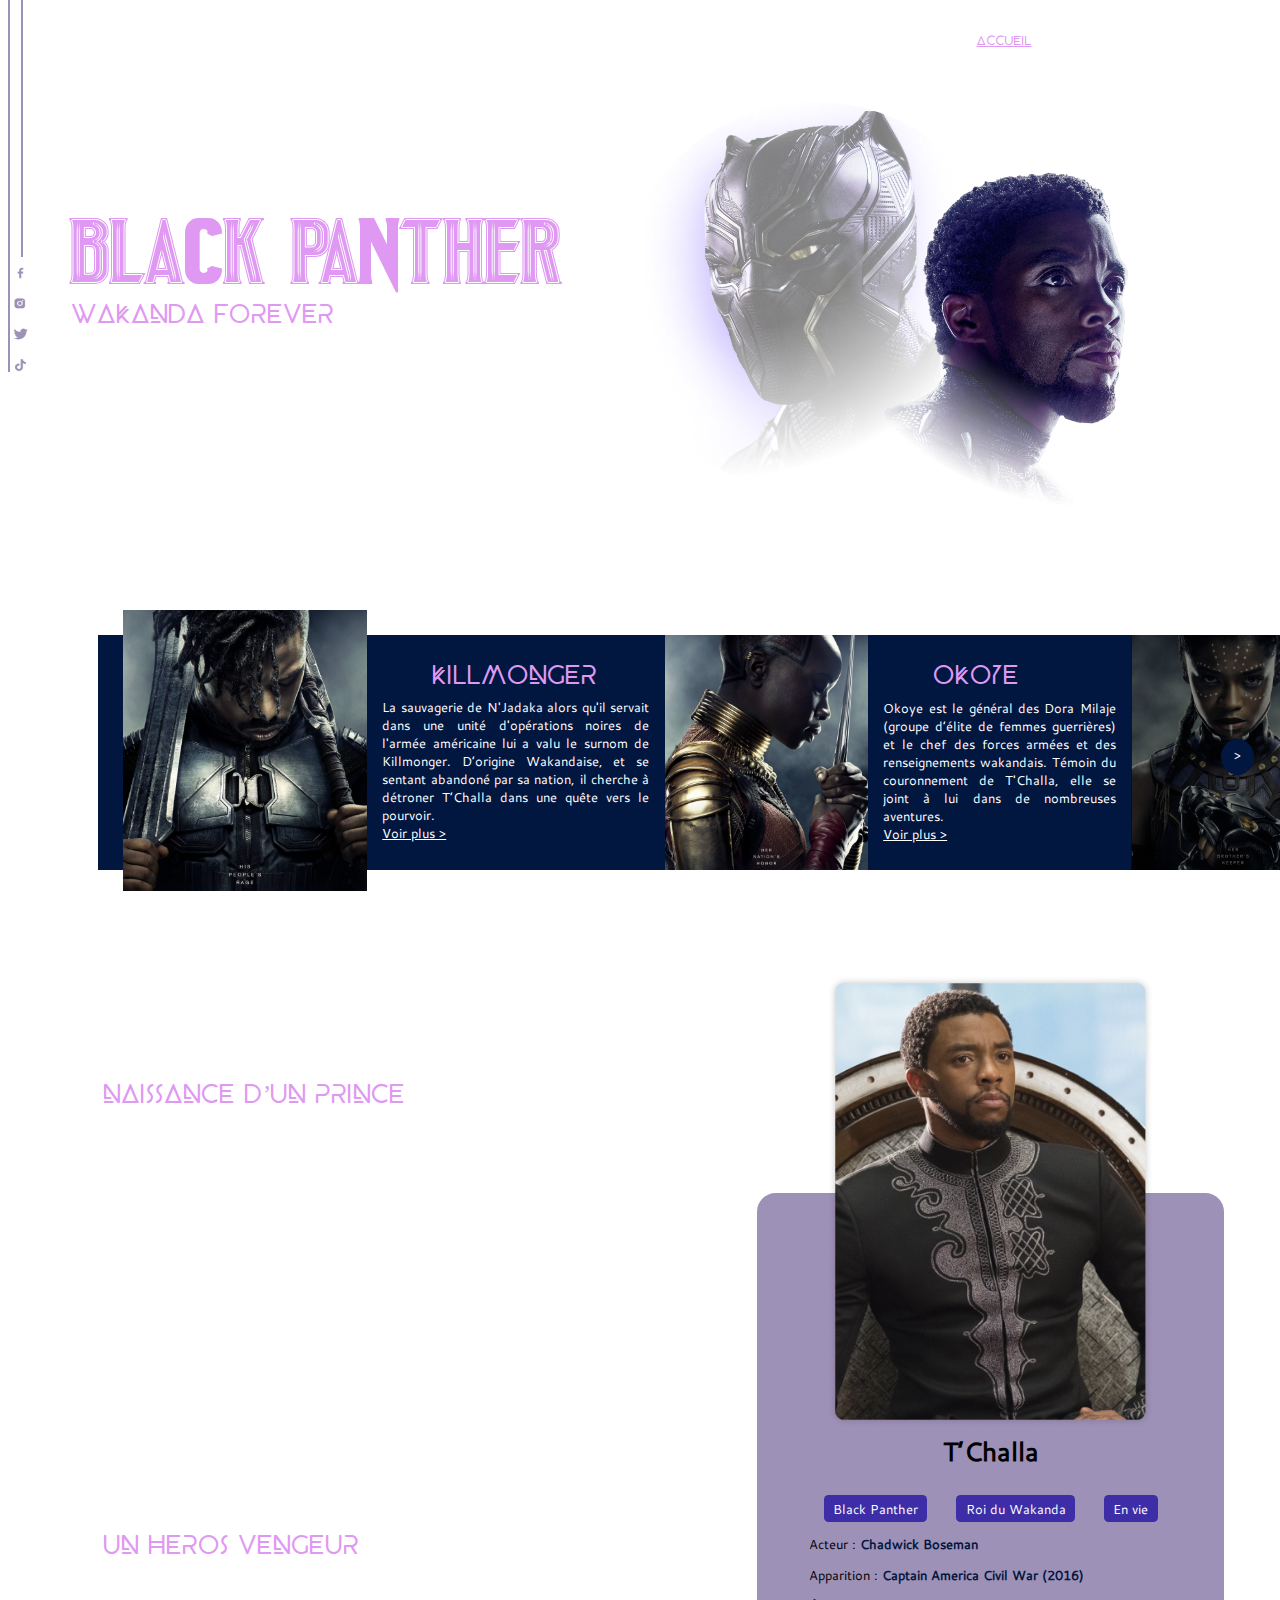
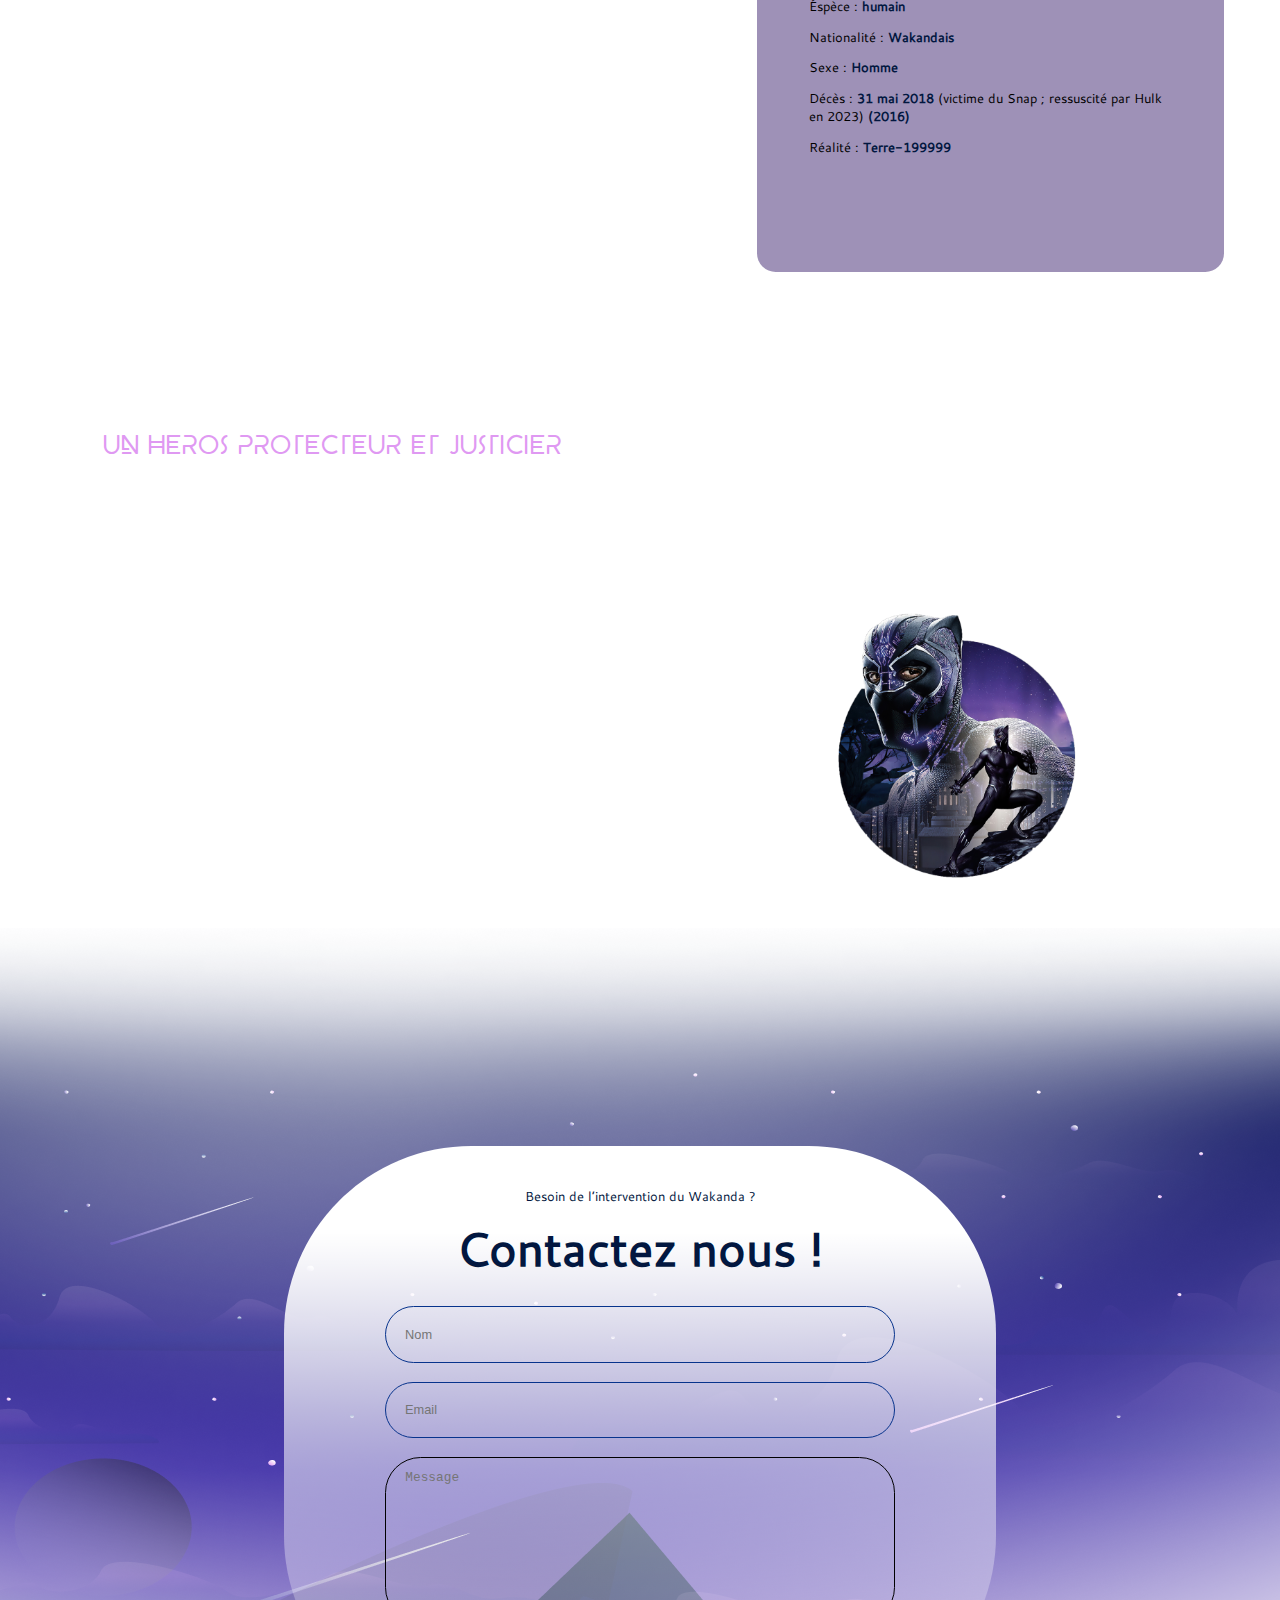
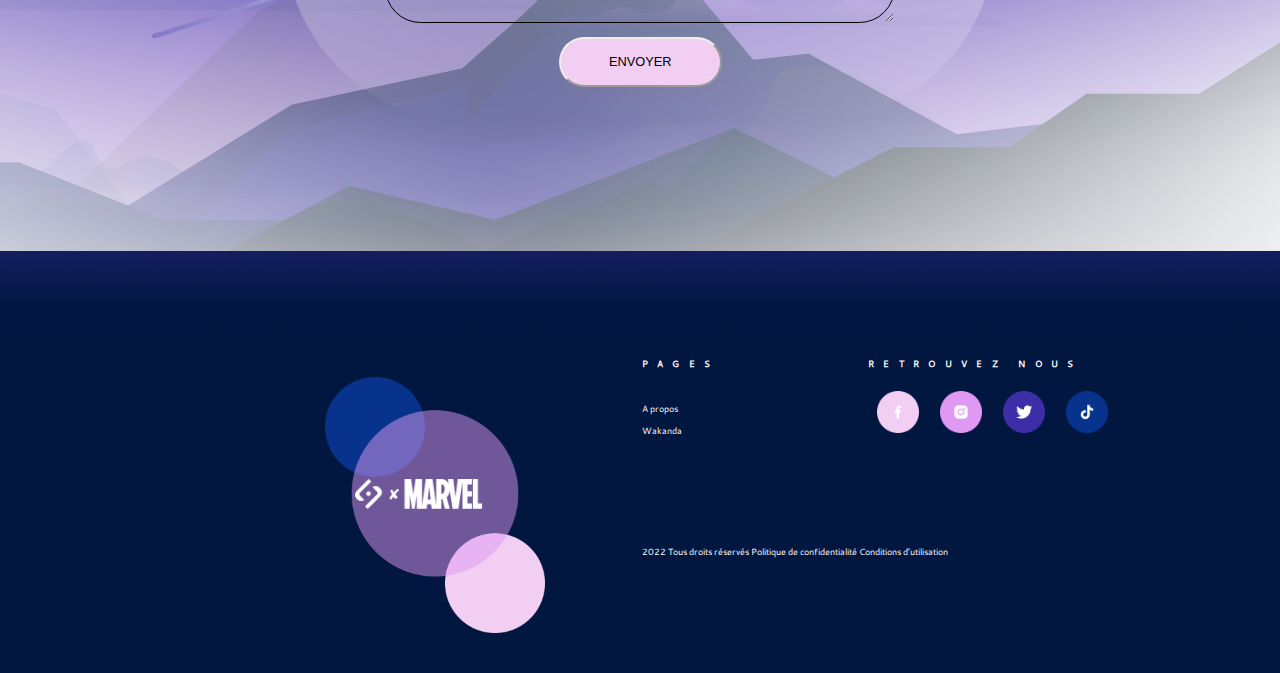
==== index.html @ 7c506130 "premier commit" ====
<!DOCTYPE html>
<html lang="en">
<head>
    <meta charset="UTF-8">
    <meta http-equiv="X-UA-Compatible" content="IE=edge">
    <meta name="viewport" content="width=device-width, initial-scale=1.0">
    <link rel="stylesheet" href="./assets/css/accueil.css">
    <link rel="stylesheet" href="./assets/css/style.css">
    <title>Accueil</title>
</head>
<body>
<div class="container">
                                    <!-- Barre laterale -->
            <aside> 
                <div class="scrolling">
                    <div class="vertical-line1"></div>
                    <div class="vertical-icon">
                        <div class="vertical-line2"></div>
                        <ul class="icons">
                                <li>
                                    <a href="http://www.marvel-cineverse.fr/pages/mcu/encyclopedie/personnages/black-panther.html">
                                        <img src="./assets/images/all/icon_facebook.png">
                                    </a>
                                </li>
                                <li>
                                    <a href="http://www.marvel-cineverse.fr/pages/mcu/encyclopedie/personnages/black-panther.html">
                                        <img src="./assets/images/all/icon_instagram.png">
                                    </a>
                                </li>
                                <li>
                                    <a href="http://www.marvel-cineverse.fr/pages/mcu/encyclopedie/personnages/black-panther.html">
                                        <img src="./assets/images/all/icon_twitter.png">
                                    </a>
                                </li>
                                <li>
                                    <a href="http://www.marvel-cineverse.fr/pages/mcu/encyclopedie/personnages/black-panther.html">
                                        <img src="./assets/images/all/icon_tiktok.png">
                                    </a>
                                </li>
                        </ul>
                    </div>
                </div>
            </aside>

    <div>
                                    <!-- Entête de la page -->
        <header id="header">
            <div class="style-header">
                <div class="logo">
                    <a href="#header"><img class="logo-sayna" src="./assets/images/all/icon_SAYNA.png"></a>
                    <a href="#header"><img class="logo-x" src="./assets/images/all/icon_x.png"></a>
                    <a href="#header"><img class="logo-marvel" src="./assets/images/all/icon_MARVEL.png"></a>
                </div>
                <nav>
                    <ul>
                        <li> <a class="accueil" href="./index.html"> ACCUEIL </a></li>
                        <li> <a class="wakanda" href="./wakanda.html"> WAKANDA</a></li>
                        <li> <a class="enigme" href="./enigme.html"> ENIGME </a></li>
                    </ul>
                </nav>
            </div>
        </header>

                                    <!-- section presentation -->
        <section>
            <div class="presentation">
                <div class="text-presentation">
                    <h1> BLACK PANTHER </h1>
                    <h2> WAKANDA FOREVER </h2>
                    <p class="description"> 
                    En plus d'être un film qui fait la part belle aux héroïnes, Black Panther rend
                    hommage aux cultures africaine et afro-américaine. On y évoque le
                    racisme, la colonisation et les violences contre les afro-américains.
                    Ce film marque tout une génération,“c’est 100% africain et c’est parfait”.
                    </p>
                    <a class="description" href="#"> Voir plus &gt; </a> 
                </div>
                <div class="image-presentation">
                    <img src="./assets/images/accueil/Pantherhome1..png">
                </div>
            </div>
        </section>
    </div>
</div>

                                    <!-- Contenu principal-->
    <main>
                                    <!-- acteur et actrice-->
        <section id="acteur">
            <img src="./assets/images/accueil/Pantherhome2.png" id="killmonger">
            <div class="textacteur">
                <h2>KILLMONGER</h2>
                <p>La sauvagerie de N'Jadaka alors qu'il servait dans une 
                    unité d'opérations noires de l'armée américaine lui a 
                    valu le surnom de Killmonger. D’origine Wakandaise, 
                    et se sentant abandoné par sa nation, il cherche à 
                    détroner T’Challa dans une quête vers le pourvoir.
                
                <br><a href="#">Voir plus ></a>
                </p>
            </div>
            <img src="./assets/images/accueil/Pantherhome3.png" class="img">
            <div class="textacteur">
                <h2>OKOYE</h2>
                <p>Okoye est le général des Dora Milaje (groupe d’élite 
                    de femmes guerrières) et le chef des forces armées et 
                    des renseignements wakandais. Témoin du 
                    couronnement de T'Challa, elle se joint à lui dans de 
                    nombreuses aventures.
                
                <br><a href="#">Voir plus ></a>
                </p>
            </div>
            <div class="fillette">
                <img src="./assets/images/accueil/Pantherhome4.png" class="img">
                <div class="rond">
                    &gt;
                </div>
            </div>
        </section>
                                        <!-- personnage principal -->
        <section id="bio">
            <div class="bio">
                <div class="naissance">
                    <h2>
                        Naissance d’un prince
                    </h2>
                    <p class="histoire">
                        T'Challa est né au Wakanda, un pays isolationniste situé en Afrique, du monarque régnant T'Chaka et de sa femme
                        Ramonda. Il a finalement eu une sœur cadette nommée Shuri. S'entraînant toute sa vie pour prendre la place de son père
                        en tant que prochain Black Panther, T'Challa est devenu un homme avec un esprit très actif et malgré tous les efforts de
                        T'Chaka, une grande aversion pour la politique.
                    </p>
                    <p class="histoire">
                        T'Challa est poli, respectueux et très attentionné envers les gens qu'il côtoie et qu'il considère comme ses amis. Il est
                        démontré qu'il a un grand respect envers les autres, en particulier envers son père, T'Chaka. Il honore la tradition et les
                        principes du Wakanda et est prêt à agir chaque fois que cela est nécessaire. À la mort de son père, il était disposé et prêt à
                        prendre la place qui lui revenait en tant que roi du Wakanda. Bien qu'il ne semble pas privilégier les combats, il a très vite
                        tenté de venger la mort de son père. Combattant honorable, T'Challa respecte ses adversaires et est prêt à épargner la vie
                        de ses ennemis. Cela étant dit, il n'est pas opposé à tuer ses adversaires dans un combat et n'essaie pas toujours d'éviter les
                        mesures mortelles de les neutraliser.
                    </p>
                    <p class="citation">
                        « Toute ma vie, je l'ai regardé porter le costume. Il pouvait soulever un homme à une seule main et courir aussi vite
                        qu'un zèbre. Puis il m'a dit qu'il était trop vieux pour continuer à endosser le rôle de Black Panther; il me l'a alors
                        passé afin de simplement rester roi.
                        
                        – Il me disait qu'il ne pouvait plus rentrer dans le costume. »
                        
                        — T'Challa et Zuri
                    </p>
                    <h2>
                        un heros vengeur
                    </h2>
                    <p class="citation">
                        « La mort, dans notre culture, n'est pas la fin. Pour nous, c'est plutôt un point de départ. Le défunt n'a qu'à tendre les
                        bras; et Bast et Sekhmet le guident jusqu'à l'entrée de la grande vallée où il résidera à tout jamais.
                        
                        – C'est une vision très pacifique.
                        
                        – À l'image de mon père. Je ne suis pas mon père. »
                        
                        — T'Challa et Natasha Romanoff
                    </p>
                    <p class="histoire">
                        Suite à la mort de son père dans l'attentat à la bombe orchestré par Helmut Zemo, terroriste souhaitant la chute des
                        Avengers, T'Challa avait entrepris de tuer le Soldat de l'hiver, qui était largement considéré (à tort) comme responsable de
                        l'attaque. Au cours de sa tentative de trouver le Soldat de l'hiver, Black Panther avait rejoint une guerre civile entre les
                        Avengers, où il s'était rangé du côté d'Iron Man. T’Challa est alors animé par son désir de vengeance de la mort de son père,
                        ce qu’il partage avec Iron Man, tous deux victimes de l’assassinat de leurs parents.
                    </p>
                    <p class="histoire">
                        Cependant, Black Panther apprend finalement en capturant Zemo, que c’était lui le seul responsable de la mort de son
                        père, et que le Soldat de l’hiver n’était alors qu’une arme entre les mains de Zemo. Se rendant compte de la supercherie
                        ainsi que de la voie sombre de la vengeance, T’Challa se promet de ne plus permettre aux désirs de vengeance de le
                        consumer à nouveau.
                    </p>
                    <p class="citation">
                        « Quelle est la meilleure façon de protéger le Wakanda ? Je dois devenir un grand roi baba, comme tu l'étais.

                        – Tu devras lutter. Pour ça, il te faudra t'entourer de personnes de confiance. Tu es un homme bon, avec un grand
                        coeur. C'est difficile pour un homme bon d'être roi. »
                        
                        — T'Challa et T'Chaka
                    </p>
                    <h2>
                        un heros PROTECTEUR ET JUSTICIER
                    </h2>
                    <p class="citation">
                        « Tu as eu tort ! Vous avez tous eu tort ! Il ne fallait pas tourner le dos au reste du monde. Nous avons laissé la peur
                        d’être découverts nous empêcher de faire ce qui était juste. Non père, non je ne peux pas rester ici avec toi. Tant qu’il
                        sera sur le trône, je ne saurai trouver le repos. C’est un monstre et c’est nous qui l’avons créé. Il faut que je reprenne
                        le pouvoir, il le faut ! Il faut que je corrige ces injustices. »
                        
                        — T'Challa à T'Chaka
                    </p>
                    <p class="histoire">
                        Il y a des siècles, alors que cinq tribus africaines se disputaient une météorite composée de vibranium métallique
                        extraterrestre, un chaman guerrier Bashenga, guidé par la déesse panthère Bast, ingère une herbe en forme de cœur
                        affectée par le métal et acquiert des capacités surhumaines. Devenu le premier"Black Panther", il unit toutes les tribus sauf
                        la tribu des Jabari, et forme la nation du Wakanda. Au fil du temps, les Wakandains utilisent le vibranium pour développer
                        une technologie de pointe tout en s'isolant du reste du monde et en sefaisant passer pour un pays du tiers monde.
                        
                        
                    </p>
                    <p class="histoire">
                        Après les événements qui se sont déroulés dans"Captain America : Civil War", T'Challa revient chezlui prendre sa place sur
                        le trône du Wakanda, une nation africaine technologiquement très avancée. Néanmoins, T’Challa se retrouve rapidement
                        mis au défi pour obtenir le trône. Une fois couronné il espère accomplir une tâche que son père n’aura pas pu mener à son
                        terme : capturerUlysseKlawun voleur qui a volé du vibranium. Cette traque l’amènera àfaire équipe avec l’agent de la CIA
                        Everett Ross et les membres de la Dora Milaje, les forces spéciales du Wakanda. Il découvira également un secret enfoui
                        sur sa famille qui lui fera prendre conscience de la nécessité de s’ouvrir au monde exterieur afin de ne pas répeter les
                        erreurs de son père
                    </p>
                </div>
                <div class="right">
                    <div class="biographie">
                        <div class="image-bio">
                            <img src="./assets/images/accueil/Pantherhome5.png">
                        </div>
                        <div class="nom">
                            T’Challa
                        </div>
                        <div class="appellation">
                            <div class="btn-appel">
                                <a href="#">Black Panther</a>
                            </div>
                            <div class="btn-appel">
                                <a href="#">Roi du Wakanda</a>
                            </div>
                            <div class="btn-appel">
                                <a href="#">En vie</a>
                            </div>
                        </div>
                        <div class="text-biographie">
                            <p>Acteur : <span> Chadwick Boseman </span></p>
                            <p>Apparition : <span> Captain America Civil War (2016) </span></p>
                            <p>Éspèce : <span> humain </span></p>
                            <p>Nationalité : <span> Wakandais </span></p>
                            <p>Sexe : <span> Homme </span></p>
                            <p>Décès : <span> 31 mai 2018</span> (victime du Snap ; ressuscité par Hulk
                                en 2023) <span>(2016)</span></p>
                            <p>Réalité : <span> Terre-199999 </span></p>
                        </div>
                    </div>

                    <div class="tenue">
                        <img src="./assets/images/accueil/Pantherhome6.png">
                    </div>
                </div>
            </div>
        </section>
                                        <!-- contact -->
        <section> 
            <div class="contact">
                <div class="form-contact">
                    <p>Besoin de l’intervention du Wakanda ?</p>
                    <p class="style-contact">Contactez nous !</p>
                    <input class="champ-remplir" type="text" placeholder="Nom">
                    <br><input type="email" placeholder="Email">
                    <br><textarea name="message" cols="30" rows="10" placeholder="Message"></textarea>
                    <br><button type="submit">ENVOYER</button>
                </div>
            </div>
        </section>
    </main>


    <!-- Pied de page -->
    <footer>
        <div class="footer">
            <div class="image-footer">
                <img src="./assets/images/all/footer1.png">
                <div class="marvel">
                    <img src="./assets/images/all/footer2.png">
                </div>
            </div>
            <div class="right-footer">
                <div class="suivre">
                    <div class="suivre-page">
                        <h4>PAGES</h4>
                        <div class="text-footer">
                            <p><a href="#acteur"> A propos </a></p>
                            <p><a href="./wakanda.html"> Wakanda </a></p>
                        </div>
                    </div>
                    <div class="suivre-social">
                        <h4>RETROUVEZ NOUS</h4>
                        <div class="social-symbole">
                            <a href="http://www.marvel-cineverse.fr/pages/mcu/encyclopedie/personnages/black-panther.html">
                                <img src="./assets/images/all/footer3.png"></a>
                            <a href="http://www.marvel-cineverse.fr/pages/mcu/encyclopedie/personnages/black-panther.html">
                                <img src="./assets/images/all/footer4.png"></a>
                            <a href="http://www.marvel-cineverse.fr/pages/mcu/encyclopedie/personnages/black-panther.html">
                                <img src="./assets/images/all/footer5.png"></a>
                            <a href="http://www.marvel-cineverse.fr/pages/mcu/encyclopedie/personnages/black-panther.html">
                                <img src="./assets/images/all/footer6.png"></a>
                        </div>
                    </div>
                </div>
                <div class="loi">
                    <p>2022 Tous droits réservés Politique de confidentialité Conditions d’utilisation</p>
                </div>
            </div>
        </div>
    </footer>
</body>
</html>
---- assets/css/accueil.css ----
/*---------------------------------------------------------------------------------------------*/
/*-------------------------------------CSS for accueil---------------------------------------*/
/*----------------------------------------§§§--------------------------------------------------*/

/*typograhies*/
h1{
    font-family: "Panthera";
    font-size: 4.97vw;
    color: var(--rose-foncee);
    line-height: 0.36vw;
}

h2{
    font-family: "BEYNO";
    font-size: 2em;
    color: var(--rose-foncee);
    font-weight: 300;
    line-height: 2.19vw;
}

.citation{
    font-family: "Cantarell";
    font-size: 1.02vw;
    color: var(--blanc);
    text-align: justify;
}

.histoire{
    color: var(--blanc);
    font-size: 1em;
}

body{
    background: url(../images/all/arrière_plan.png);
    width: 100%;
}

.container{
    display: grid;
    grid-template-columns: 5% 95%;
}

/*barre laterale de gauche*/
.vertical-line1 {
    border-left: 0.21vw solid var(--gris-clair);
    min-height: 30vw;
    margin-top: -30%;
}

.vertical-line2 {
    border-left: 0.21vw solid var(--gris-clair); 
    height: 21vw;
    margin-top: -30vw;
}

.vertical-icon {
    display: grid;
    grid-template-rows: 1fr auto;
    margin-left: 1.02vw;
}

.vertical-icon .icons {
    display: flex;
    flex-direction: column;
    gap: 1vw;
    list-style-type: none;
    margin-left: -88%;
    margin-top: -8.3vw;
}
.vertical-icon .icons img {
    width: 1.1rem;
}

/*design header*/
.style-header ul li .wakanda{
    color: var(--blanc);
    text-decoration: none;
}
.style-header ul li .enigme{
    color: var(--blanc);
    text-decoration: none;
}

/*presentation*/
.presentation{
    display: grid;
    grid-template-columns: 45% 55%;
    margin-top: 2.19vw;
}
.presentation .text-presentation{
    margin-top: 20%;
    margin-bottom: 10%;
    text-align: justify;
}
.presentation .image-presentation img{
    width: 51.24vw;
}
.description{
    color: var(--blanc);
    font-family: "Cantarell";
}

/*acteur et actrice*/
#acteur{
    display: flex;
    margin-left: 7vw;
    margin-right: 0.6%;
    margin-top: 5vw;
    background-color: var(--noir);
    height: 18.3vw;
}
#acteur .img{
    height: 18.3vw;
}
#acteur #killmonger{
    margin-left: 2rem;
    position: relative;
    top: -2rem;
    height: 22vw;
}
.textacteur {
    margin-left: 1.2em;
    margin-right: 1.2em;
    margin-top: 0.4em;
    margin-bottom: 0.4em;
    color: var(--blanc);
}
.textacteur h2{
    margin-left: 2em;
}
.textacteur p{
    text-align: justify;
    margin-top: -5%;
    font-family: "Cantarell";
    font-size: 1vw;
}
#acteur p,a{
    color: var(--blanc);
}
#acteur .fillette{
    position: relative;
}
#acteur .rond{
    border: 0.07vw solid var(--noir);
    border-radius: 50%;
    width: 21%;
    height: 12%;
    text-align: center;
    background: var(--noir);
    margin-top: -90%;
    margin-left: 60%;
    padding-top: 0.43vw;
    position: absolute;
    color: var(--blanc);
}

/*biographie*/
.bio{
    display: grid;
    grid-template-columns: 55% 45%;
    margin-top: 5%;
    width: 90%;
    margin-left: auto;
    margin-right: auto;
}
.bio .naissance{
    margin-left: 5%;
    margin-top: 20%;
    margin-right: 10%;
}
.bio .histoire{
    font-family: "Cantarell";
    font-size: 1em;
    margin-bottom: 2.19vw;
    text-align: justify;
}
.bio .right .biographie{
    background:var(--gris-clair);
    margin-left: 10%;
    margin-top: 50%;
    padding-left: 10%;
    padding-right: 10%;
    padding-bottom: 20%;
    border-radius: 1.46vw;
    align-items: center;
}
.bio .right .biographie img{
    margin-top: -60%;
    width: 90%;
    margin-left: 5%;
}
.right .biographie .nom{
    font-size: 2.04vw;
    text-align: center;
    font-weight: bold;
}
.right .biographie .appellation{
    display: flex;
    justify-content: space-around;
    margin-top: 2.04vw;
}
.right .biographie .appellation a{
    color: var(--blanc);
    text-decoration: none;
}
.right .biographie .appellation .btn-appel{
    background: var(--violet);
    padding-top: 0.36vw;
    padding-bottom: 0.36vw;
    padding-left: 0.73vw;
    padding-right: 0.73vw;
    border-radius: 0.36vw;
}
.right .biographie .text-biographie p{
    font-size: 1em;
    font-family: "Cantarell";
}

.right .biographie .text-biographie p span{
    color: var(--noir);
    font-family: "Cantarell";
    font-size: 1em;
    font-weight: 700;
}

.right .tenue{
    margin-left: 15%;
    margin-top: 60%;
}
.right .tenue img{
    width: 80%;
}

/*contact*/
.contact{
    background-image: url(../images/accueil/Pantherhome7.png);
    padding-bottom: 10%;
    padding-top: 3%;
    margin-left: -40%;
}
.contact .form-contact{
    width: 50vw;
    margin-top: 10%;
    margin-left: 44%;
    padding-bottom: 2%;
    padding-top: 2%;
    padding-left: 2%;
    padding-right: 2%;
    text-align: center;
    background: linear-gradient(
        to bottom, #FFFFFF 15%, #02174000
    );
    border-radius: 14.64vw;
}
.contact .form-contact p{
    font-size: 1em;
    font-family: "Cantarell";
    line-height: 0.36vw;
    color: var(--noir);
}
.contact .form-contact .style-contact{
    font-size: 3.66vw;
    font-weight: bold;
}
.contact .form-contact input{
    margin: 0.73vw;
    padding-left: 1.46vw;
    font-size: 1em;
    width: 38.06vw;
    height: 4.09vw;
    border: 0.07vw solid var(--bleu-noir);
    border-radius: 2.78vw;
    background: transparent;
}
.contact .form-contact textarea{
    margin: 0.73vw;
    width: 38.06vw;
    padding-left: 3%;
    padding-right: -2%;
    padding-top: 2%;
    border-color: 0.07vw solid var(--bleu-noir);
    border-radius: 2.78vw;
    background: transparent;
    font-size: 1em;
}
.contact .form-contact button{
    background: var(--blanc-rose);
    width: 12.73vw;
    height: 3.95vw;
    border-color: 0.07vw solid var(--bleu-noir);
    border-radius: 2.78vw;
    margin: 0 auto;
    font-size: 1em;
}
---- assets/css/style.css ----
/*---------------------------------------------------------------------------------------------*/
/*-------------------------------------CSS for all pages---------------------------------------*/
/*----------------------------------------§§§--------------------------------------------------*/

                                    /*font à utiliser*/
/*BEYNO*/
@font-face {
    font-family: BEYNO;
    src: url("../fonts/BEYNO/BEYNO.ttf");
}
/*Panthera*/
@font-face {
    font-family: Panthera;
    src: url(../fonts/Panthera/PantheraRegular-MVZ9J.ttf);
}
/*Wakanda forever*/
@font-face {
    font-family: Wakanda forever;
    src: url(../fonts/Wakanda/WakandaForever-Regular.ttf);
}
/*Cantarell*/
@font-face {
    font-family: Cantarell;
    src: url(../fonts/Cantarell/Cantarell-Regular.ttf);
}
/*couleurs*/
:root{
    --blanc: #FFFFFF;
    --blanc-rose: #F2CEF2;
    --gris-clair: #9E91B7;
    --rose-foncee: #DF99F2;
    --violet: #3D2DA6;
    --bleu-noir: #07338C;
    --noir:#021740; /* rgb(2,23,64) */
}
html {
    font-size: 1vw;
    font-family: "Cantarell";
    margin-bottom: 3.66vw;
}

/*design header*/
.style-header{
    display: flex;
    justify-content: space-between;
    align-items: center;
    width: 90%;
    margin:0 auto;
}
.style-header .logo img{
    vertical-align: middle;
}
.style-header .logo .logo-sayna{
    width: 2.4vw;
}
.style-header .logo .logo-x{
    width: 1vw;
}
.style-header .logo .logo-marvel{
    width: 6vw;
}
.style-header ul li{
    display: inline-block;
    list-style: none;
    margin: 1.09vw;
    font-family: "BEYNO";
}
.style-header ul li a{
    color: var(--rose-foncee);
}

/*footer*/
footer{
    font-family: "Cantarell";
    font-size: 0.73vw;
}
/*partie gauche*/
.footer{
    background-image: url(../images/all/back_footer.png);
    margin-left: -1%;
    display: grid;
    grid-template-columns: 50% 50%;
    background-position: center;
    padding-top: 30%;
    padding-bottom: 3%;
    margin-bottom: -10%;
}
.footer .image-footer{
    margin-right: 15%;
    margin-top: -40%;
    position: relative;
}
.footer .right-footer{
    margin-top: -45%;
}
.footer .image-footer .marvel{
    position:absolute;
    top: 8vw;
    left: 28.1vw;
}
.footer .image-footer .marvel img{
    width: 10vw;
}
.footer .image-footer img{
    float: right;
    width: 40%;
}

/*partie droite*/
.footer .right-footer{
    display: grid;
    grid-template-rows:80% 20% ;
}
.footer .right-footer .suivre{
    display: grid;
    grid-template-columns: 50% 50%;
}
h4{
    color: var(--blanc);
    font-family: "Cantarell";
    font-size: 1em;
    letter-spacing: 1em;
}

footer .text-footer{
    margin-top: 10%;
}
footer .text-footer p{
    color: var(--blanc);
    font-family: "Cantarell";
    font-size: 0.73vw;
}
.footer .right-footer .social-symbole img{
    margin: 0.73vw;
    width: 3.29vw;
}
.footer .right-footer .suivre .suivre-social{
    margin-left: -30%;
    margin-bottom: 5%;
}
.footer .right-footer .loi p{
    color: var(--blanc);
    font-size: 0.73vw;
    font-family: "Cantarell";
    margin-top: -5%;
}

/*position fixe barre laterale*/
.scrolling {
    position:fixed ;
}

/*animation menu de navigation*/
#header .style-header a:hover{
    color: var(--rose-foncee);
    text-decoration: underline;
}

/* animation enigme boutton ENVOYER || Effet de surbrillance */
.langage button[type='submit']:hover {
    box-shadow: 0px 0px 20px #F2CEF2;
    cursor: pointer;
}
#acteur .rond:hover{
    box-shadow: 0px 0px 20px #F2CEF2;
    cursor: pointer;
}

/*animation contact boutton ENVOYER*/
.contact button[type='submit']:hover{
    box-shadow: 0px 0px 20px #021740;
    cursor: pointer;
}

/*animation logo reseaux sociaux || coloration*/
.container .vertical-icon ul a img:hover{
    filter: brightness(0) invert(1) grayscale(100%) brightness(1);
}

/*animation logo header || coloration*/
.style-header .logo a img:hover{
    filter: brightness(70%) saturate(200%) contrast(150%) hue-rotate(270deg);
}

/*animation footer || zoom*/
.image-footer:hover{
    transform: scale(1.1);
    cursor: pointer;
}
.right-footer img:hover{
    transform: scale(1.1);
}

/* definition fade in venant de gauche*/
@keyframes fade-in-left {
    from {
        opacity: 0; /* from opacity 0 */
        transform: translateX(-50px); /* from left -50px */
    }
    to {
        opacity: 1; /* to opacity 1 */
        transform: translateX(0); /* to true position */
    }
}

/* Fade in left */
section, #header {
    animation-name: fade-in-left;
    animation-duration: 2s;
}

/* definition fade in venant de haut*/
@keyframes fade-in-up {
    from {
        opacity: 0; /* from opacity 0 */
        transform: translateY(-200px); /* from up -200px */
    }
    to {
        opacity: 1; /* to opacity 1 */
        transform: translateY(0); /* to true position */
    }
}

/* fade in down */
.scrolling {
   animation-name: fade-in-up;
   animation-duration: 2s;
}
/*animation boutton A propos et Wakanda*/
.footer .right-footer .suivre .suivre-page p a{
    text-decoration: none;
    color: var(--blanc);
}
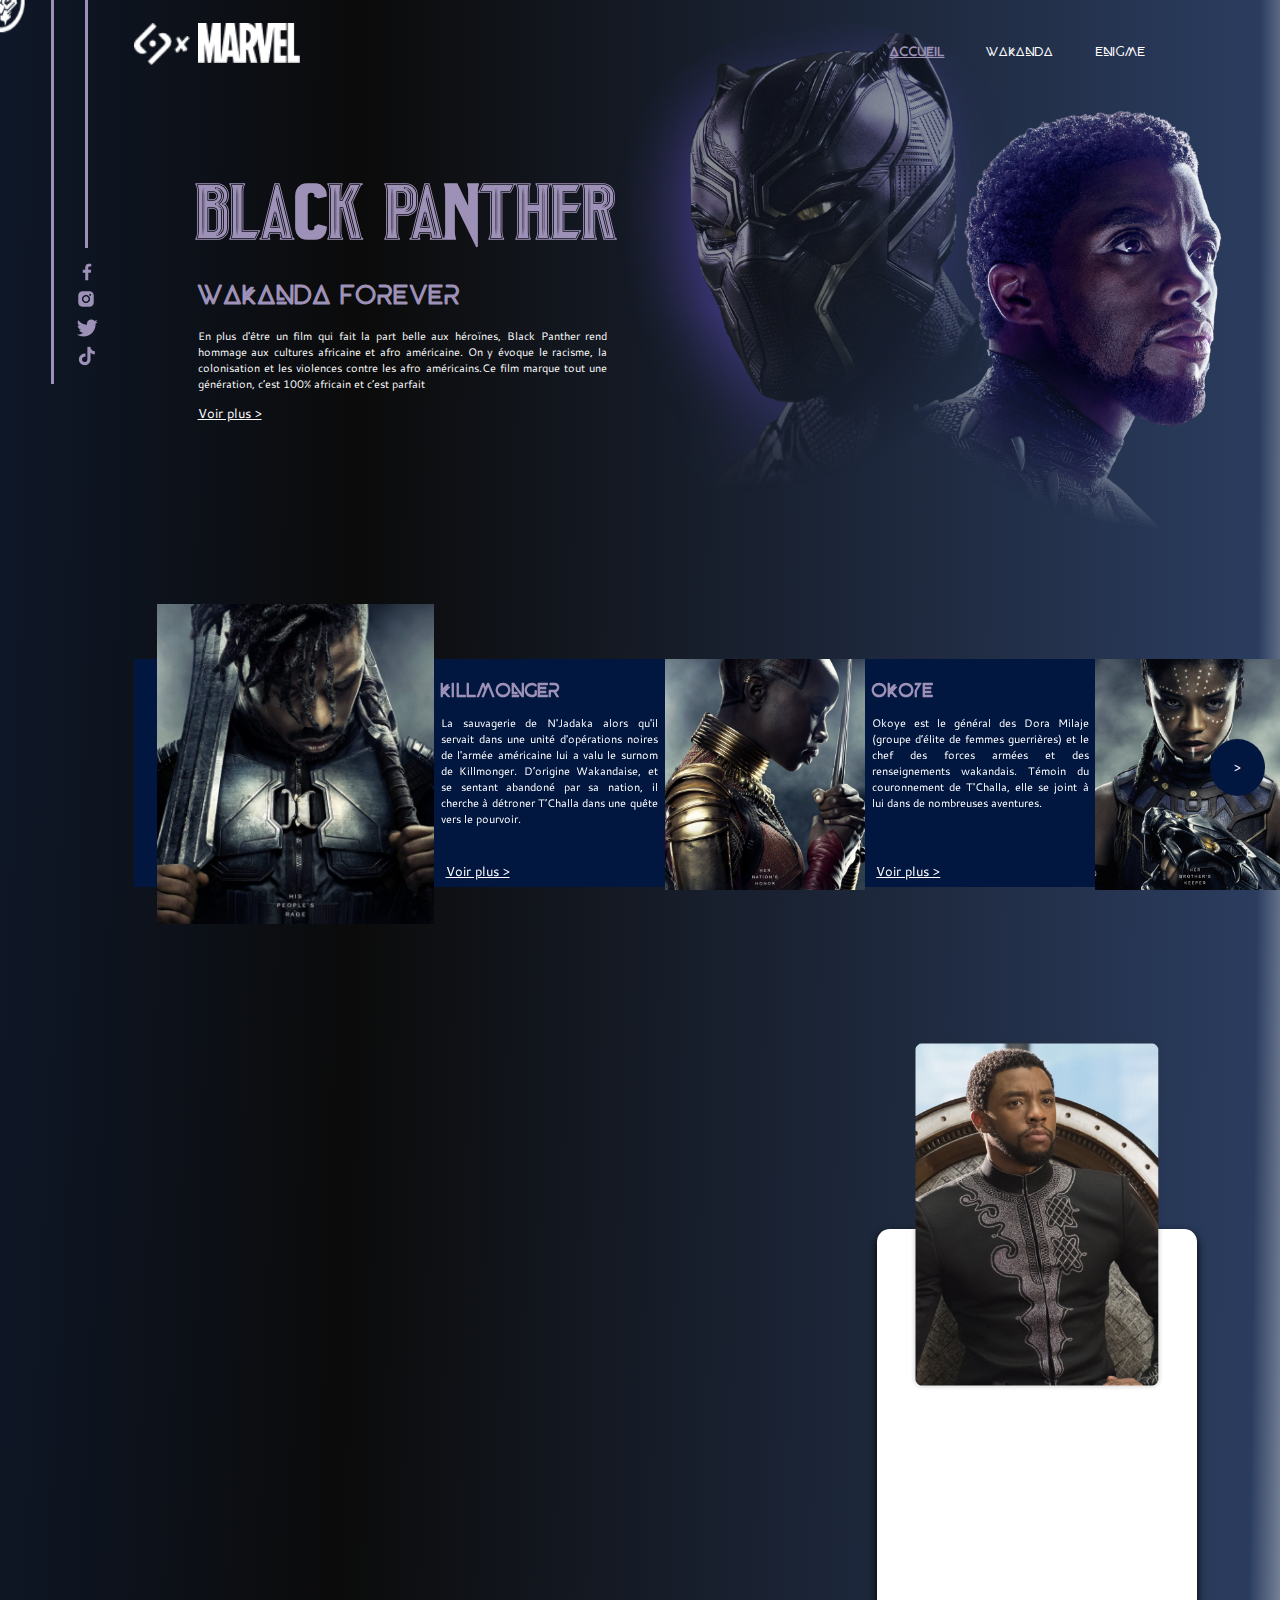
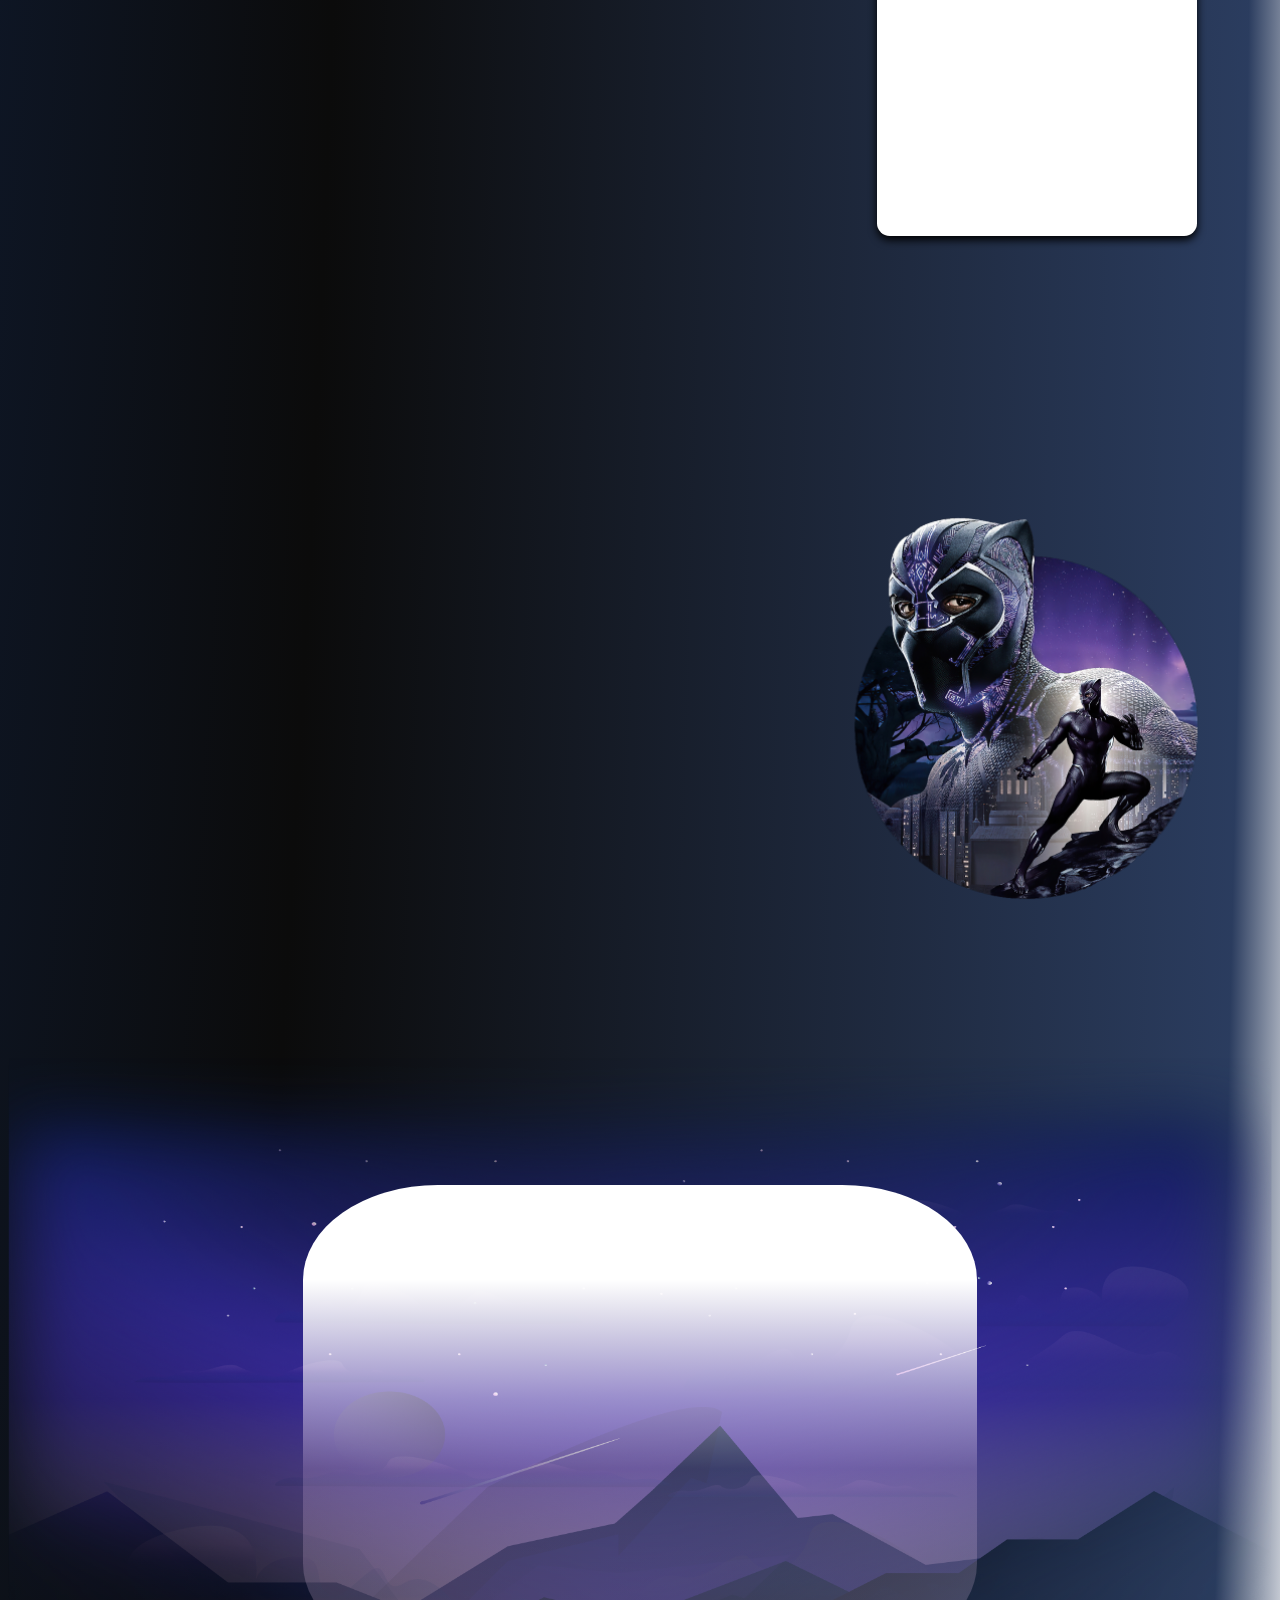
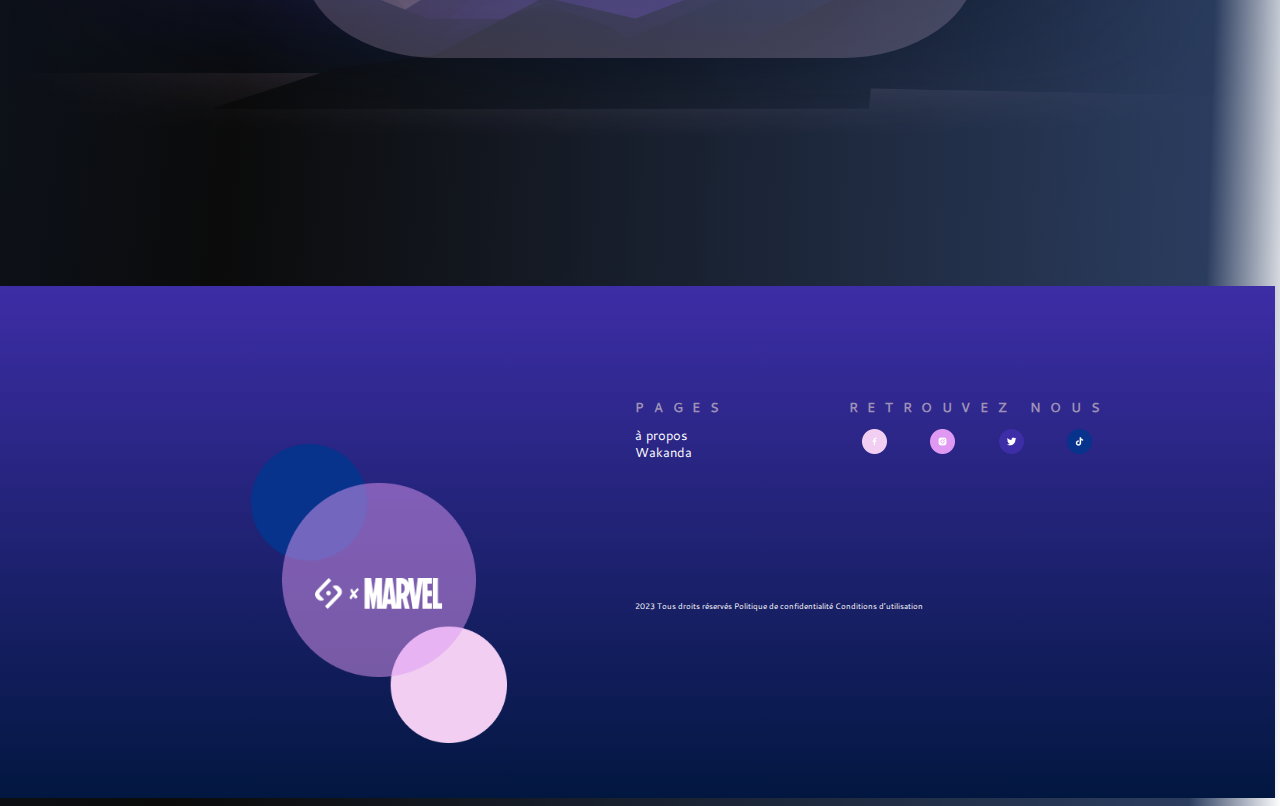
==== commit ffb96492: "finalisation js" ====
--- a/index.html
+++ b/index.html
@@ -1,308 +1,326 @@
+<!-- 
+    || HTML PAGE FOR HOME 
+-->
 <!DOCTYPE html>
-<html lang="en">
+<html>
 <head>
-    <meta charset="UTF-8">
-    <meta http-equiv="X-UA-Compatible" content="IE=edge">
-    <meta name="viewport" content="width=device-width, initial-scale=1.0">
-    <link rel="stylesheet" href="./assets/css/accueil.css">
-    <link rel="stylesheet" href="./assets/css/style.css">
-    <title>Accueil</title>
+    <meta charset="utf-8">
+    <meta name="viewport" content="width=device-width, initial-scale=-1">
+    <title>HOME || BLACK PANTHER || EVALUATION HTML/CSS</title>
+    <meta name="description" content="HOME PAGE / BLACK PANTHER / SAYNA / EVALUATION HTML CSS">
+    <meta name="keywords" content="BLACK, PANTHER, MARVEL">
+    <meta name="author" content="Kiady LoyOlan">
+    <link rel="stylesheet" type="text/css" href="./assets/css/style.css">
+    <link rel="stylesheet" type="text/css" href="./assets/css/css-accueil.css">
 </head>
 <body>
-<div class="container">
-                                    <!-- Barre laterale -->
-            <aside> 
-                <div class="scrolling">
-                    <div class="vertical-line1"></div>
-                    <div class="vertical-icon">
-                        <div class="vertical-line2"></div>
-                        <ul class="icons">
-                                <li>
-                                    <a href="http://www.marvel-cineverse.fr/pages/mcu/encyclopedie/personnages/black-panther.html">
-                                        <img src="./assets/images/all/icon_facebook.png">
-                                    </a>
-                                </li>
-                                <li>
-                                    <a href="http://www.marvel-cineverse.fr/pages/mcu/encyclopedie/personnages/black-panther.html">
-                                        <img src="./assets/images/all/icon_instagram.png">
-                                    </a>
-                                </li>
-                                <li>
-                                    <a href="http://www.marvel-cineverse.fr/pages/mcu/encyclopedie/personnages/black-panther.html">
-                                        <img src="./assets/images/all/icon_twitter.png">
-                                    </a>
-                                </li>
-                                <li>
-                                    <a href="http://www.marvel-cineverse.fr/pages/mcu/encyclopedie/personnages/black-panther.html">
-                                        <img src="./assets/images/all/icon_tiktok.png">
-                                    </a>
-                                </li>
-                        </ul>
-                    </div>
-                </div>
-            </aside>
+    <!-- HEADER OF PAGE -->
+    <header>
+        <nav>
+            <h1 class="logo"></h1>
+            <ul class="nav">
+                <li class="active">
+                    <a href="#">
+                    ACCUEIL
+                    </a>
+                </li>
+                <li>
+                    <a href="./wakanda.html">
+                    WAKANDA
+                    </a>
+                </li>
+                <li>
+                    <a href="./enigme.html">
+                    ENIGME
+                    </a>
+                </li>
+            </ul>
+        </nav>
+        
+    </header>
+    <!-- SIDE BAR -->
+    <aside id="logo-container" class="fade-in-top">
+        <div class="ligne">
+            
+        </div>
+        <div class="social-networks">
+            <ul>
+                <li>
+                    <a href="http://www.marvel-cineverse.fr/pages/mcu/encyclopedie/personnages/black-panther.html">
+                        <img src="./assets/images/all/icon_facebook.png" alt="Icon facebook">
+                    </a>
+                </li>
+                <li>
+                    <a href="http://www.marvel-cineverse.fr/pages/mcu/encyclopedie/personnages/black-panther.html">
+                        <img src="./assets/images/all/icon_instagram.png" alt="Icon instagram">
+                    </a>
+                </li>
+                <li>
+                    <a href="http://www.marvel-cineverse.fr/pages/mcu/encyclopedie/personnages/black-panther.html">
+                        <img src="./assets/images/all/icon_twitter.png" alt="Icon twitter">
+                    </a>
+                </li>
+                <li>
+                    <a href="http://www.marvel-cineverse.fr/pages/mcu/encyclopedie/personnages/black-panther.html">
+                        <img src="./assets/images/all/icon_tiktok.png" alt="Icon tiktok">
+                    </a>
+                </li>
+            </ul>
+        </div>
+    </aside>
+    <!-- CONTENT OF PAGE -->
+    <main>
+        <!-- INTRODUCTION SECTION -->
+        <section class="introduction">
+            <h1 class="fade-in-start animate-zoom" id="script">BLACK PANTHER</h1>
+            <h2 class="fade-in-start">WAKANDA FOREVER</h2>
+            <p class="text-citation fade-in-start">
+                En plus d'être un film qui fait la part belle aux héroïnes, Black Panther rend hommage aux cultures africaine et afro américaine. On y évoque le racisme, la colonisation et les violences contre les afro américains.Ce film marque tout une génération, c’est 100% africain et c’est parfait
+            </p>
+            <p id="btn-to-prince-born" class="voir-plus fade-in-start" href="">Voir plus ></p>
+        </section>
+        <!-- PRESENTATION SECTION -->
+        <section class="presentation">
+            <div class="vide">
+                
+            </div>
+            <!-- GRID WRAPPER: 6 COLUMNS -->
+            <div class="wrapper">
+                <!-- COLUMN 1: EMPTY -->
+                <!-- COLUMN 2: IMG 1  -->
+                <div class="img-1 fade-in" id="selected-image">
+                    <!-- selected image -->
+                </div>
+                <!-- COLUMN 3: TEXT 1-->
+                <div class="part-1 fade-in">
+                    <h2 class="titre" id="selected-title">
+                        <!-- selected title -->
+                    </h2>
+                    <p class="text-citation" id="selected-text">
+                        <!-- selected text -->
+                    </p>
+                    <a class="plus" href="">Voir plus ></a>
+                </div>
+                <!-- COLUMN 4: IMG 2 -->
+                <div class="img-2 fade-in" id="image-2">
+                    <img src="" alt="">
+                </div>
+                <!-- COLUMN 5: TEXT 2 -->
+                <div class="part-2 fade-in">
+                    <h2 class="titre" id="title-2">
+                        <!-- image 2 -->
+                    </h2>
+                    <p class="text-citation" id="text-2">
+                        <!-- text 2 -->
+                    </p>
+                    <a class="plus" href="">Voir plus ></a>
+                </div>
+                <!-- COLUMN 6: IMG 3 -->
+                <div class="img-3 fade-in">
+                    <img id="image-3">
+                    <p id="more-person">></p>
+                </div>
+            </div>
+        </section>
 
-    <div>
-                                    <!-- Entête de la page -->
-        <header id="header">
-            <div class="style-header">
-                <div class="logo">
-                    <a href="#header"><img class="logo-sayna" src="./assets/images/all/icon_SAYNA.png"></a>
-                    <a href="#header"><img class="logo-x" src="./assets/images/all/icon_x.png"></a>
-                    <a href="#header"><img class="logo-marvel" src="./assets/images/all/icon_MARVEL.png"></a>
-                </div>
-                <nav>
-                    <ul>
-                        <li> <a class="accueil" href="./index.html"> ACCUEIL </a></li>
-                        <li> <a class="wakanda" href="./wakanda.html"> WAKANDA</a></li>
-                        <li> <a class="enigme" href="./enigme.html"> ENIGME </a></li>
-                    </ul>
-                </nav>
-            </div>
-        </header>
+        <!-- STORIES SECTION -->
+        <section class="stories">
+            <!-- GRID WRAPPER: 4 COLUMNS -->
+            <div class="wrapper">
+                <!-- COLUMN 1: DESCRIPTON, TEXT -->
+                <div class="part-text" id="prince-born">
+                    <div class="prince-born">
+                        <h2 class="titre  fade-in">Naissance d’un prince</h2>
+                        <div class="part-1 fade-in">
+                            <p class="text">
+                                T'Challa est né au Wakanda, un pays isolationniste situé en Afrique, du monarque régnant T'Chaka et de sa femme Ramonda. Il a finalement eu une sœur cadette nommée Shuri. S'entraînant toute sa vie pour prendre la place de son père en tant que prochain Black Panther, T'Challa est devenu un homme avec un esprit très actif et malgré tous les efforts de T'Chaka, une grande aversion pour la politique.
+                            </p>
+                        </div>
+                        <div class="part-2 fade-in">
+                            <p class="text">
+                                T'Challa est poli, respectueux et très attentionné envers les gens qu'il côtoie et qu'il considère comme ses amis. Il est démontré qu'il a un grand respect envers les autres, en particulier envers son père, T'Chaka. Il honore la tradition et les principes du Wakanda et est prêt à agir chaque fois que cela est nécessaire. À la mort de son père, il était disposé et prêt à prendre la place qui lui revenait en tant que roi du Wakanda. Bien qu'il ne semble pas privilégier les combats, il a très vite tenté de venger la mort de son père. Combattant honorable, T'Challa respecte ses adversaires et est prêt à épargner la vie de ses ennemis. Cela étant dit, il n'est pas opposé à tuer ses adversaires dans un combat et n'essaie pas toujours d'éviter les mesures mortelles de les neutraliser.
+                            </p>
+                        </div>
+                        <div class="part-3 fade-in">
+                            <p class="text-citation">
+                                « Toute ma vie, je l'ai regardé porter le costume. Il pouvait soulever un homme à une seule main et courir aussi vite qu'un zèbre. Puis il m'a dit qu'il était trop vieux pour continuer à endosser le rôle de Black Panther; il me l'a alors passé afin de simplement rester roi. <br>
+                                - Il me disait qu'il ne pouvait plus rentrer dans le costume. »br<br>
+                                - T'Challa et Zuri
+                            </p>
+                        </div>
+                    </div>
+                    <div class="vengeful-hero">
+                        <h2 class="titre fade-in">un heros vengeur</h2>
+                        <div class="part-1 fade-in">
+                            <p class="text-citation">
+                                « La mort, dans notre culture, n'est pas la fin. Pour nous, c'est plutôt un point de départ. Le défunt n'a qu'à tendre les bras; et Bast et Sekhmet le guident jusqu'à l'entrée de la grande vallée où il résidera à tout jamais. <br>
+                                — C'est une vision très pacifique.<br>
+                                — À l'image de mon père. Je ne suis pas mon père. » <br>
+                                — T'Challa et Natasha Romanoff
+                            </p>
+                        </div>
+                        <div class="part-2 fade-in">
+                            <p class="text">
+                                Suite à la mort de son père dans l'attentat à la bombe orchestré par Helmut Zemo, terroriste souhaitant la chute des Avengers, T'Challa avait entrepris de tuer le Soldat de l'hiver, qui était largement considéré (à tort) comme responsable de l'attaque. Au cours de sa tentative de trouver le Soldat de l'hiver, Black Panther avait rejoint une guerre civile entre les Avengers, où il s'était rangé du côté d'Iron Man. T’Challa est alors animé par son désir de vengeance de la mort de son père, ce qu’il partage avec Iron Man, tous deux victimes de l’assassinat de leurs parents
+                            </p>
+                        </div>
+                        <div class="part-3 fade-in">
+                            <p class="text">
+                                Suite à la mort de son père dans l'attentat à la bombe orchestré par Helmut Zemo, terroriste souhaitant la chute des Avengers, T'Challa avait entrepris de tuer le Soldat de l'hiver, qui était largement considéré (à tort) comme responsable de l'attaque. Au cours de sa tentative de trouver le Soldat de l'hiver, Black Panther avait rejoint une guerre civile entre les Avengers, où il s'était rangé du côté d'Iron Man. T’Challa est alors animé par son désir de vengeance de la mort de son père, ce qu’il partage avec Iron Man, tous deux victimes de l’assassinat de leurs parents.
+                            </p>
+                        </div>
+                        <div class="part-4 fade-in">
+                            <p class="text">
+                                Cependant, Black Panther apprend finalement en capturant Zemo, que c’était lui le seul responsable de la mort de son père, et que le Soldat de l’hiver n’était alors qu’une arme entre les mains de Zemo. Se rendant compte de la supercherie ainsi que de la voie sombre de la vengeance, T’Challa se promet de ne plus permettre aux désirs de vengeance de le consumer à nouveau.
+                            </p>
+                        </div>
+                        <div class="part-5 fade-in">
+                            <p class="text-citation">
+                                « Quelle est la meilleure façon de protéger le Wakanda ? Je dois devenir un grand roi baba, comme tu l'étais. <br>
+                                — Tu devras lutter. Pour ça, il te faudra t'entourer de personnes de confiance. Tu es un homme bon, avec un grand coeur. C'est difficile pour un homme bon d'être roi. » <br>
+                                — T'Challa et T'Chaka
+                            </p>
+                        </div>
+                    </div>
+                    <div class="protector-hero">
+                        <h2 class="titre fade-in">un heros PROTECTEUR ET JUSTICIER</h2>
+                        <div class="part-1 fade-in">
+                            <p class="text-citation">
+                                « Tu as eu tort ! Vous avez tous eu tort ! Il ne fallait pas tourner le dos au reste du monde. Nous avons laissé la peur d’être découverts nous empêcher de faire ce qui était juste. Non père, non je ne peux pas rester ici avec toi. Tant qu’il sera sur le trône, je ne saurai trouver le repos. C’est un monstre et c’est nous qui l’avons créé. Il faut que je reprenne le pouvoir, il le faut ! Il faut que je corrige ces injustices. » <br>
+                                — T'Challa à T'Chaka
+                            </p>
+                        </div>
+                        <div class="part-2 fade-in">
+                            <p class="text">
+                                Il y a des siècles, alors que cinq tribus africaines se disputaient une météorite composée de vibranium métallique extraterrestre, un chaman guerrier Bashenga, guidé par la déesse panthère Bast, ingère une herbe en forme de cœur affectée par le métal et acquiert des capacités surhumaines. Devenu le premier "Black Panther", il unit toutes les tribus sauf la tribu des Jabari, et forme la nation du Wakanda. Au fil du temps, les Wakandains utilisent le vibranium pour développer une technologie de pointe tout en s'isolant du reste du monde et en se faisant passer pour un pays du tiers monde.
+                            </p>
+                        </div>
+                        <div class="part-3 fade-in">
+                            <p class="text">
+                                Il y a des siècles, alors que cinq tribus africaines se disputaient une météorite composée de vibranium métallique extraterrestre, un chaman guerrier Bashenga, guidé par la déesse panthère Bast, ingère une herbe en forme de cœur affectée par le métal et acquiert des capacités surhumaines. Devenu le premier "Black Panther", il unit toutes les tribus sauf la tribu des Jabari, et forme la nation du Wakanda. Au fil du temps, les Wakandains utilisent le vibranium pour développer une technologie de pointe tout en s'isolant du reste du monde et en se faisant passer pour un pays du tiers monde.
+                            </p>
+                        </div>
+                        <div class="part-4 fade-in">
+                            <p class="text">
+                                Après les événements qui se sont déroulés dans "Captain America : Civil War", T'Challa revient chez lui prendre sa place sur le trône du Wakanda, une nation africaine technologiquement très avancée. Néanmoins, T’Challa se retrouve rapidement mis au défi pour obtenir le trône. Une fois couronné il espère accomplir une tâche que son père n’aura pas pu mener à son terme : capturer Ulysse Klaw un voleur qui a volé du vibranium. Cette traque l’amènera à faire équipe avec l’agent de la CIA Everett Ross et les membres de la Dora Milaje, les forces spéciales du Wakanda. Il découvira également un secret enfoui sur sa famille qui lui fera prendre conscience de la nécessité de s’ouvrir au monde exterieur afin de ne pas répeter les erreurs de son père.
+                            </p>
+                        </div>
+                    </div>
+                </div>
+                <!-- COLUMN 2: EMPTY -->
+                <!-- COLUMN 3: PROFILE AND TCHALLA IMAGE WITH HIS UNIFORM -->
+                <!-- GRID WRAPPER: 4 ROWS -->
+                <div class="profile">
+                    <!-- ROW 1: EMPTY -->
+                    <!-- ROW 2: CARD PROFILE -->
+                    <div class="card">
+                        <img src="./assets/images/accueil/Pantherhome3.png" alt="Photo de T’Challa, alias 'Panther noir'">
+                        <h3 class="fade-in">T’Challa</h3>
+                        <div class="btn fade-in">
+                            <button>
+                                Black Panther
+                            </button>
+                            <button>
+                                Roi du Wakanda
+                            </button>
+                            <button>
+                                En vie
+                            </button>
+                        </div>
+                        <div class="content fade-in">
+                            <p>Acteur : <b>Chadwick Boseman</b></p>
+                            <p>Apparition : <b>Captain America Civil War (2016)</b></p>
+                            <p>Éspèce : <b>humain</b></p>
+                            <p>Nationalité : <b>Wakandais</b></p>
+                            <p>Sexe : <b>Homme</b></p>
+                            <p>Décès : <b>31 mai 2018 </b> <span class="text-citation">(victime du Snap ; ressuscité par Hulk en 2023)</span> <b>(2016)</b></p>
+                            <p>Réalité : <b>Terre 199999</b></p>
+                        </div>
+                    </div>
+                    <!-- ROW 3: EMPTY -->
+                    <!-- ROW 4: IMAGE -->
+                    <div class="black-img">
+                        <img src="./assets/images/accueil/Pantherhome2.png" alt="Photos de Black Panther avec son costume">
+                    </div>
+                </div>
+            </div>
+        </section>
 
-                                    <!-- section presentation -->
-        <section>
-            <div class="presentation">
-                <div class="text-presentation">
-                    <h1> BLACK PANTHER </h1>
-                    <h2> WAKANDA FOREVER </h2>
-                    <p class="description"> 
-                    En plus d'être un film qui fait la part belle aux héroïnes, Black Panther rend
-                    hommage aux cultures africaine et afro-américaine. On y évoque le
-                    racisme, la colonisation et les violences contre les afro-américains.
-                    Ce film marque tout une génération,“c’est 100% africain et c’est parfait”.
-                    </p>
-                    <a class="description" href="#"> Voir plus &gt; </a> 
-                </div>
-                <div class="image-presentation">
-                    <img src="./assets/images/accueil/Pantherhome1..png">
-                </div>
-            </div>
-        </section>
-    </div>
-</div>
-
-                                    <!-- Contenu principal-->
-    <main>
-                                    <!-- acteur et actrice-->
-        <section id="acteur">
-            <img src="./assets/images/accueil/Pantherhome2.png" id="killmonger">
-            <div class="textacteur">
-                <h2>KILLMONGER</h2>
-                <p>La sauvagerie de N'Jadaka alors qu'il servait dans une 
-                    unité d'opérations noires de l'armée américaine lui a 
-                    valu le surnom de Killmonger. D’origine Wakandaise, 
-                    et se sentant abandoné par sa nation, il cherche à 
-                    détroner T’Challa dans une quête vers le pourvoir.
-                
-                <br><a href="#">Voir plus ></a>
-                </p>
-            </div>
-            <img src="./assets/images/accueil/Pantherhome3.png" class="img">
-            <div class="textacteur">
-                <h2>OKOYE</h2>
-                <p>Okoye est le général des Dora Milaje (groupe d’élite 
-                    de femmes guerrières) et le chef des forces armées et 
-                    des renseignements wakandais. Témoin du 
-                    couronnement de T'Challa, elle se joint à lui dans de 
-                    nombreuses aventures.
-                
-                <br><a href="#">Voir plus ></a>
-                </p>
-            </div>
-            <div class="fillette">
-                <img src="./assets/images/accueil/Pantherhome4.png" class="img">
-                <div class="rond">
-                    &gt;
-                </div>
-            </div>
-        </section>
-                                        <!-- personnage principal -->
-        <section id="bio">
-            <div class="bio">
-                <div class="naissance">
-                    <h2>
-                        Naissance d’un prince
-                    </h2>
-                    <p class="histoire">
-                        T'Challa est né au Wakanda, un pays isolationniste situé en Afrique, du monarque régnant T'Chaka et de sa femme
-                        Ramonda. Il a finalement eu une sœur cadette nommée Shuri. S'entraînant toute sa vie pour prendre la place de son père
-                        en tant que prochain Black Panther, T'Challa est devenu un homme avec un esprit très actif et malgré tous les efforts de
-                        T'Chaka, une grande aversion pour la politique.
-                    </p>
-                    <p class="histoire">
-                        T'Challa est poli, respectueux et très attentionné envers les gens qu'il côtoie et qu'il considère comme ses amis. Il est
-                        démontré qu'il a un grand respect envers les autres, en particulier envers son père, T'Chaka. Il honore la tradition et les
-                        principes du Wakanda et est prêt à agir chaque fois que cela est nécessaire. À la mort de son père, il était disposé et prêt à
-                        prendre la place qui lui revenait en tant que roi du Wakanda. Bien qu'il ne semble pas privilégier les combats, il a très vite
-                        tenté de venger la mort de son père. Combattant honorable, T'Challa respecte ses adversaires et est prêt à épargner la vie
-                        de ses ennemis. Cela étant dit, il n'est pas opposé à tuer ses adversaires dans un combat et n'essaie pas toujours d'éviter les
-                        mesures mortelles de les neutraliser.
-                    </p>
-                    <p class="citation">
-                        « Toute ma vie, je l'ai regardé porter le costume. Il pouvait soulever un homme à une seule main et courir aussi vite
-                        qu'un zèbre. Puis il m'a dit qu'il était trop vieux pour continuer à endosser le rôle de Black Panther; il me l'a alors
-                        passé afin de simplement rester roi.
-                        
-                        – Il me disait qu'il ne pouvait plus rentrer dans le costume. »
-                        
-                        — T'Challa et Zuri
-                    </p>
-                    <h2>
-                        un heros vengeur
-                    </h2>
-                    <p class="citation">
-                        « La mort, dans notre culture, n'est pas la fin. Pour nous, c'est plutôt un point de départ. Le défunt n'a qu'à tendre les
-                        bras; et Bast et Sekhmet le guident jusqu'à l'entrée de la grande vallée où il résidera à tout jamais.
-                        
-                        – C'est une vision très pacifique.
-                        
-                        – À l'image de mon père. Je ne suis pas mon père. »
-                        
-                        — T'Challa et Natasha Romanoff
-                    </p>
-                    <p class="histoire">
-                        Suite à la mort de son père dans l'attentat à la bombe orchestré par Helmut Zemo, terroriste souhaitant la chute des
-                        Avengers, T'Challa avait entrepris de tuer le Soldat de l'hiver, qui était largement considéré (à tort) comme responsable de
-                        l'attaque. Au cours de sa tentative de trouver le Soldat de l'hiver, Black Panther avait rejoint une guerre civile entre les
-                        Avengers, où il s'était rangé du côté d'Iron Man. T’Challa est alors animé par son désir de vengeance de la mort de son père,
-                        ce qu’il partage avec Iron Man, tous deux victimes de l’assassinat de leurs parents.
-                    </p>
-                    <p class="histoire">
-                        Cependant, Black Panther apprend finalement en capturant Zemo, que c’était lui le seul responsable de la mort de son
-                        père, et que le Soldat de l’hiver n’était alors qu’une arme entre les mains de Zemo. Se rendant compte de la supercherie
-                        ainsi que de la voie sombre de la vengeance, T’Challa se promet de ne plus permettre aux désirs de vengeance de le
-                        consumer à nouveau.
-                    </p>
-                    <p class="citation">
-                        « Quelle est la meilleure façon de protéger le Wakanda ? Je dois devenir un grand roi baba, comme tu l'étais.
-
-                        – Tu devras lutter. Pour ça, il te faudra t'entourer de personnes de confiance. Tu es un homme bon, avec un grand
-                        coeur. C'est difficile pour un homme bon d'être roi. »
-                        
-                        — T'Challa et T'Chaka
-                    </p>
-                    <h2>
-                        un heros PROTECTEUR ET JUSTICIER
-                    </h2>
-                    <p class="citation">
-                        « Tu as eu tort ! Vous avez tous eu tort ! Il ne fallait pas tourner le dos au reste du monde. Nous avons laissé la peur
-                        d’être découverts nous empêcher de faire ce qui était juste. Non père, non je ne peux pas rester ici avec toi. Tant qu’il
-                        sera sur le trône, je ne saurai trouver le repos. C’est un monstre et c’est nous qui l’avons créé. Il faut que je reprenne
-                        le pouvoir, il le faut ! Il faut que je corrige ces injustices. »
-                        
-                        — T'Challa à T'Chaka
-                    </p>
-                    <p class="histoire">
-                        Il y a des siècles, alors que cinq tribus africaines se disputaient une météorite composée de vibranium métallique
-                        extraterrestre, un chaman guerrier Bashenga, guidé par la déesse panthère Bast, ingère une herbe en forme de cœur
-                        affectée par le métal et acquiert des capacités surhumaines. Devenu le premier"Black Panther", il unit toutes les tribus sauf
-                        la tribu des Jabari, et forme la nation du Wakanda. Au fil du temps, les Wakandains utilisent le vibranium pour développer
-                        une technologie de pointe tout en s'isolant du reste du monde et en sefaisant passer pour un pays du tiers monde.
-                        
-                        
-                    </p>
-                    <p class="histoire">
-                        Après les événements qui se sont déroulés dans"Captain America : Civil War", T'Challa revient chezlui prendre sa place sur
-                        le trône du Wakanda, une nation africaine technologiquement très avancée. Néanmoins, T’Challa se retrouve rapidement
-                        mis au défi pour obtenir le trône. Une fois couronné il espère accomplir une tâche que son père n’aura pas pu mener à son
-                        terme : capturerUlysseKlawun voleur qui a volé du vibranium. Cette traque l’amènera àfaire équipe avec l’agent de la CIA
-                        Everett Ross et les membres de la Dora Milaje, les forces spéciales du Wakanda. Il découvira également un secret enfoui
-                        sur sa famille qui lui fera prendre conscience de la nécessité de s’ouvrir au monde exterieur afin de ne pas répeter les
-                        erreurs de son père
-                    </p>
-                </div>
-                <div class="right">
-                    <div class="biographie">
-                        <div class="image-bio">
-                            <img src="./assets/images/accueil/Pantherhome5.png">
-                        </div>
-                        <div class="nom">
-                            T’Challa
-                        </div>
-                        <div class="appellation">
-                            <div class="btn-appel">
-                                <a href="#">Black Panther</a>
-                            </div>
-                            <div class="btn-appel">
-                                <a href="#">Roi du Wakanda</a>
-                            </div>
-                            <div class="btn-appel">
-                                <a href="#">En vie</a>
-                            </div>
-                        </div>
-                        <div class="text-biographie">
-                            <p>Acteur : <span> Chadwick Boseman </span></p>
-                            <p>Apparition : <span> Captain America Civil War (2016) </span></p>
-                            <p>Éspèce : <span> humain </span></p>
-                            <p>Nationalité : <span> Wakandais </span></p>
-                            <p>Sexe : <span> Homme </span></p>
-                            <p>Décès : <span> 31 mai 2018</span> (victime du Snap ; ressuscité par Hulk
-                                en 2023) <span>(2016)</span></p>
-                            <p>Réalité : <span> Terre-199999 </span></p>
-                        </div>
-                    </div>
-
-                    <div class="tenue">
-                        <img src="./assets/images/accueil/Pantherhome6.png">
-                    </div>
-                </div>
-            </div>
-        </section>
-                                        <!-- contact -->
-        <section> 
-            <div class="contact">
-                <div class="form-contact">
-                    <p>Besoin de l’intervention du Wakanda ?</p>
-                    <p class="style-contact">Contactez nous !</p>
-                    <input class="champ-remplir" type="text" placeholder="Nom">
-                    <br><input type="email" placeholder="Email">
-                    <br><textarea name="message" cols="30" rows="10" placeholder="Message"></textarea>
-                    <br><button type="submit">ENVOYER</button>
-                </div>
-            </div>
+        <!-- SECTION CONTACT -->
+        <section class="contact">
+            <!-- CONTACT FORM'S -->
+            <form class="content">
+                <p class="fade-in">Besoin de l’intervention du Wakanda ?</p>
+                <p class="title fade-in">Contactez nous ! </p>
+                <!-- Input for nom: required -->
+                <input class="fade-in" required type="text" name="nom" placeholder="Nom"><br><br>
+                <input class="fade-in" required type="email" name="email" placeholder="Email"> <br><br>
+                <textarea class="fade-in" required placeholder="Message">Message</textarea>
+                <br>
+                <!-- BUTTON FOR SUBMITING FORMS VALUES -->
+                <button class="fade-in" type="submit">ENVOYER</button>
+            </form>
         </section>
     </main>
-
-
-    <!-- Pied de page -->
+    <!-- GRID WRAPPER 2 COLUMNS  AND 2 ROWS -->
     <footer>
-        <div class="footer">
-            <div class="image-footer">
-                <img src="./assets/images/all/footer1.png">
-                <div class="marvel">
-                    <img src="./assets/images/all/footer2.png">
-                </div>
-            </div>
-            <div class="right-footer">
-                <div class="suivre">
-                    <div class="suivre-page">
-                        <h4>PAGES</h4>
-                        <div class="text-footer">
-                            <p><a href="#acteur"> A propos </a></p>
-                            <p><a href="./wakanda.html"> Wakanda </a></p>
-                        </div>
-                    </div>
-                    <div class="suivre-social">
-                        <h4>RETROUVEZ NOUS</h4>
-                        <div class="social-symbole">
-                            <a href="http://www.marvel-cineverse.fr/pages/mcu/encyclopedie/personnages/black-panther.html">
-                                <img src="./assets/images/all/footer3.png"></a>
-                            <a href="http://www.marvel-cineverse.fr/pages/mcu/encyclopedie/personnages/black-panther.html">
-                                <img src="./assets/images/all/footer4.png"></a>
-                            <a href="http://www.marvel-cineverse.fr/pages/mcu/encyclopedie/personnages/black-panther.html">
-                                <img src="./assets/images/all/footer5.png"></a>
-                            <a href="http://www.marvel-cineverse.fr/pages/mcu/encyclopedie/personnages/black-panther.html">
-                                <img src="./assets/images/all/footer6.png"></a>
-                        </div>
-                    </div>
-                </div>
-                <div class="loi">
-                    <p>2022 Tous droits réservés Politique de confidentialité Conditions d’utilisation</p>
-                </div>
+        <!-- COLUMN 1 / ROW 1 - 2: LOGO SAYNA X MARVEL -->
+        <div class="part-1">
+            <img class="img-1" src="./assets/images/all/footer1.png" alt="Photo de decoration, 3bulles un bleu et l'autre rose">
+            <img class="img-2" src="./assets/images/all/footer2.png" alt="Icon SAYNA X Icon MARVEL">
+        </div>
+        <!-- COLUMN 2 / ROW 1: ABOUT AND SOCIAL NETWORKS -->
+        <!-- GRID WRAPPER 2 COLUMNS AND 2 ROWS -->
+        <div class="part-2">
+            <!-- COL 1 / ROW 1: ABOUT -->
+            <div class="part-2-1">
+                <h2>PAGES</h2>
+                <a href="./wakanda.html">
+                    à propos <br> Wakanda
+                </a>
+            </div>
+            <!-- COL 2 / ROW 1: SOCIAL NETWORKS -->
+            <div class="part-2-2">
+                <h2>RETROUVEZ NOUS</h2>
+                <ul>
+                    <li>
+                        <a href="http://www.marvel-cineverse.fr/pages/mcu/encyclopedie/personnages/black-panther.html">
+                            <img src="./assets/images/all/footer3.png" alt="Icon facebook">
+                        </a>
+                    </li>
+                    <li>
+                        <a href="http://www.marvel-cineverse.fr/pages/mcu/encyclopedie/personnages/black-panther.html">
+                            <img src="./assets/images/all/footer4.png" alt="Icon instagram">
+                        </a>
+                    </li>
+                    <li>
+                        <a href="http://www.marvel-cineverse.fr/pages/mcu/encyclopedie/personnages/black-panther.html">
+                            <img src="./assets/images/all/footer5.png" alt="Icon twitter">
+                        </a>
+                    </li>
+                    <li>
+                        <a href="http://www.marvel-cineverse.fr/pages/mcu/encyclopedie/personnages/black-panther.html">
+                            <img src="./assets/images/all/footer6.png" alt="Icon tiktok">
+                        </a>
+                    </li>
+                </ul>
+            </div>
+            <!-- COL 1-2 / ROW 2: COPYRIGHT -->
+            <div class="part-2-3">
+                <p class="text-footer">2023 Tous droits réservés Politique de confidentialité Conditions d’utilisation</p>
             </div>
         </div>
     </footer>
+    <!-- POPUP MESSAGE -->
+    <div class="popup-message">
+        <div class="popup-content">
+            <span class="message">OPERATION REUSSI !</span>
+        </div>
+    </div>
+    <div id="canvas-container">
+      <canvas id="canvas" width="1300" height="700"></canvas>
+    </div>
+    <script src="./assets/js/landing-script.js"></script>
+    <script src="./assets/js/script.js"></script>
 </body>
 </html>--- a/assets/css/style.css
+++ b/assets/css/style.css
@@ -1,198 +1,353 @@
-/*---------------------------------------------------------------------------------------------*/
-/*-------------------------------------CSS for all pages---------------------------------------*/
-/*----------------------------------------§§§--------------------------------------------------*/
-
-                                    /*font à utiliser*/
-/*BEYNO*/
+/*
+    || CSS GLOBAL FOR ALL PAGE (HEADER, FOOTER, FONTS, SIDEBAR)
+*/
+/*---------
+    || FONTS
+----------------*/
+/* BEYNO */
 @font-face {
-    font-family: BEYNO;
-    src: url("../fonts/BEYNO/BEYNO.ttf");
-}
-/*Panthera*/
+    src: url('../fonts/BEYNO/BEYNO.ttf');
+    font-family: 'BEYNO';
+}
+
+/* Cantarell */
 @font-face {
-    font-family: Panthera;
-    src: url(../fonts/Panthera/PantheraRegular-MVZ9J.ttf);
-}
-/*Wakanda forever*/
+    src: url('../fonts/Cantarell/Cantarell-Regular.ttf');
+    font-family: 'Cantarell';
+}
+
+/* Panthera */
 @font-face {
-    font-family: Wakanda forever;
-    src: url(../fonts/Wakanda/WakandaForever-Regular.ttf);
-}
-/*Cantarell*/
+    src: url('../fonts/Panthera/PantheraRegular-MVZ9J.ttf');
+    font-family: 'Panthera';
+}
+
+/* wakanda forever */
 @font-face {
-    font-family: Cantarell;
-    src: url(../fonts/Cantarell/Cantarell-Regular.ttf);
-}
-/*couleurs*/
-:root{
-    --blanc: #FFFFFF;
-    --blanc-rose: #F2CEF2;
-    --gris-clair: #9E91B7;
-    --rose-foncee: #DF99F2;
-    --violet: #3D2DA6;
-    --bleu-noir: #07338C;
-    --noir:#021740; /* rgb(2,23,64) */
-}
+    src: url('../fonts/wakanda_forever/WakandaForever-Regular.ttf');
+    font-family: 'Wakanda forever';
+}
+
 html {
     font-size: 1vw;
-    font-family: "Cantarell";
-    margin-bottom: 3.66vw;
-}
-
-/*design header*/
-.style-header{
+}
+
+body {
+/*    background-image: url('../images/all/arrière_plan.png');*/
+    background: radial-gradient(126.67% 350.28% at -21.35% 0%, #11213F 0%, #0B0B0B 39.1%, rgba(2, 23, 64, 0.837641) 94.57%, rgba(2, 23, 64, 0) 100%);
+    overflow-x: hidden;
+    font-family: 'Cantarell';
+    background-repeat: no-repeat;
+    background-size: cover;
+    color: #fff;
+}
+
+/* Input text color white */
+input[type="text"] {
+    color: #fff;
+}
+
+/* Title */
+h1 {
+    font-family: 'Panthera';
+    font-size: 4.25em; /* font-size to 4.25*pricipal text-size (4.25*16= 68px) */
+    color: #9E91B7;
+}
+
+/* Subtitle */
+h2 {
+    font-family: 'BEYNO';
+    font-size: 2em; /* font-size to 2*pricipal text-size (2*16= 32px) */
+    color: #9E91B7;
+}
+
+/* Other subtile */
+h2[class='wakanda-forever'] {
+    font-family: 'Wakanda forever';
+    font-size: 2.68em;
+    letter-spacing: 0.15em; /* 0.15*16=2.4px */
+}
+
+h3 {
+    font-family: 'Cantarell';
+    font-size: 2em;
+}
+
+.titre {
+    font-size: 1.5em;
+}
+
+.text {
+    font-family: 'Cantarell';
+    font-size: 1em;
+}
+
+/* Specifics font for all citation text */
+.text-citation {
+    font-family: 'Cantarell';
+    font-size: 0.87em;
+}
+
+/* Specifics font for the footer text */
+.text-footer {
+    font-family: 'Cantarell';
+    font-size: 0.62em;
+}
+
+/* Specified align center for all text with class 'center' */
+.center {
+    text-align: center;
+}
+
+/*
+    || STYLE FOR HEADER
+*/
+header {
+    padding: 2% 10%;
+}
+
+header nav {
+    display: flex;
+    justify-content: space-between; /* Space between each items in nav */
+}
+
+header nav ul {
+    display: flex;
+    justify-content: space-between; /*  */
+    width: 20vw; /* 20% of screen width */
+}
+
+/* Style for logo */
+h1[class='logo'] {
+    background-image: url('../images/all/icon_SAYNA.png'), /* Sayna icon */
+                      url('../images/all/icon_x.png'), /* x icon */
+                      url('../images/all/icon_MARVEL.png'); /* Marvel icon */
+    width: 20vw; /* 20% of screen width */
+    height: 5vw; /* 5% of screen width */
+    background-repeat: no-repeat;
+    padding: 0;
+    margin-top:  -1%;
+    background-size: 15%, 7%, 40%; /* size of each background */
+    background-position: 0 0, 3vw 1vw, 5vw 0; /* position of each background */
+    filter: invert(0%) hue-rotate(0deg) saturate(100%);
+    transition: filter 0.3s; /* reverse color of logo (20%) (grey) */
+    cursor: pointer;
+}
+
+h1[class='logo']:hover {
+    filter: invert(64%) sepia(8%) saturate(1033%) hue-rotate(219deg) brightness(91%) contrast(90%);/* remove color reverse if cursor passed */
+}
+
+a {
+    text-decoration: none; /* remove underline for link */
+}
+
+ul li {
+    list-style-type: none; /* remove style type */
+}
+
+ul[class='nav'] li {
+    display: inline-flex;
+}
+
+ul li a {
+    list-style-type: none;
+    font-family: 'BEYNO';
+    color: #fff;
+}
+
+ul li[class='active'] a  {
+    font-weight: bolder;
+    text-decoration: underline;
+    color: #9E91B7;
+}
+
+ul li a:hover {
+    text-decoration: underline;
+}
+
+main {
+    padding-bottom:5%;
+}
+
+
+/*
+    || STYLE FOR FOOTER
+*/
+footer h2 {
+    font-family: 'Cantarell';
+    letter-spacing: 0.75em;
+    font-size: 1em;
+}
+
+/* SIDEBAR */
+aside {
+    height: 30vw;
+    display: grid;
+    width: 1vw;
+    border-left: 3px solid #9E91B7;
+    float: left;
+    position: absolute;
+    top:  0;
+    left: 4vw;
+    display: grid;
+    grid-template-rows: 2fr 1fr;
+    position: fixed;
+    transition: transform 0.3s ease-in-out;
+}
+
+aside .ligne {
+    grid-row: 1;
+    border-right: 3px solid #9E91B7;
+    width: 50%;
+}
+
+aside .social-networks {
+    grid-row: 2;
+    margin-left: -30%;
+}
+
+aside ul li {
+    margin-top: 5%;
+}
+
+aside ul li:hover {
+    filter: brightness(0) invert(1);
+}
+
+/* GRID FOOTER */
+footer ul {
     display: flex;
     justify-content: space-between;
+    padding-inline-start: 3%;
+    width: 20vw;
+}
+
+footer {
+    background: linear-gradient(to bottom, #3D2DA6, #021740);
+    margin-left: -1%;
+    height: 40vw;
+    width: 100vw;
+    display: grid; /* Define display grid */
+    grid-template-columns: 1fr 1fr; /* Grid contains 2 columns (1/2 width, 1/2 width) */
+    grid-template-rows: 1fr 4fr; /* Grid contains 2 rows (1/5 height, 4/5 height) */
+}
+
+footer .part-1 {
+    grid-column: 1; /* define the emplacement of this element in: col 1 */
+    grid-row: 2/5;
+    display: flex;
     align-items: center;
-    width: 90%;
-    margin:0 auto;
-}
-.style-header .logo img{
-    vertical-align: middle;
-}
-.style-header .logo .logo-sayna{
-    width: 2.4vw;
-}
-.style-header .logo .logo-x{
-    width: 1vw;
-}
-.style-header .logo .logo-marvel{
-    width: 6vw;
-}
-.style-header ul li{
-    display: inline-block;
-    list-style: none;
-    margin: 1.09vw;
-    font-family: "BEYNO";
-}
-.style-header ul li a{
-    color: var(--rose-foncee);
-}
-
-/*footer*/
-footer{
-    font-family: "Cantarell";
-    font-size: 0.73vw;
-}
-/*partie gauche*/
-.footer{
-    background-image: url(../images/all/back_footer.png);
-    margin-left: -1%;
+    justify-content: end;
+    padding: 20%;
+    position: relative;
+}
+
+footer .part-1 .img-1 {
+    position: absolute;
+    z-index: 1;
+    width: 20vw;
+    transition: transform 0.3s ease-in-out;
+}
+
+footer .part-1 .img-2 {
+    position: absolute;
+    z-index: 2;
+    width: 10vw;
+    right: 30%;
+    transition: transform 0.3s ease-in-out;
+}
+
+footer .part-2 {
+    grid-column: 2 / 3;
+    grid-row: 2/5;
     display: grid;
-    grid-template-columns: 50% 50%;
-    background-position: center;
-    padding-top: 30%;
-    padding-bottom: 3%;
-    margin-bottom: -10%;
-}
-.footer .image-footer{
-    margin-right: 15%;
-    margin-top: -40%;
-    position: relative;
-}
-.footer .right-footer{
-    margin-top: -45%;
-}
-.footer .image-footer .marvel{
-    position:absolute;
-    top: 8vw;
-    left: 28.1vw;
-}
-.footer .image-footer .marvel img{
-    width: 10vw;
-}
-.footer .image-footer img{
-    float: right;
-    width: 40%;
-}
-
-/*partie droite*/
-.footer .right-footer{
-    display: grid;
-    grid-template-rows:80% 20% ;
-}
-.footer .right-footer .suivre{
-    display: grid;
-    grid-template-columns: 50% 50%;
-}
-h4{
-    color: var(--blanc);
-    font-family: "Cantarell";
-    font-size: 1em;
-    letter-spacing: 1em;
-}
-
-footer .text-footer{
-    margin-top: 10%;
-}
-footer .text-footer p{
-    color: var(--blanc);
-    font-family: "Cantarell";
-    font-size: 0.73vw;
-}
-.footer .right-footer .social-symbole img{
-    margin: 0.73vw;
-    width: 3.29vw;
-}
-.footer .right-footer .suivre .suivre-social{
-    margin-left: -30%;
-    margin-bottom: 5%;
-}
-.footer .right-footer .loi p{
-    color: var(--blanc);
-    font-size: 0.73vw;
-    font-family: "Cantarell";
-    margin-top: -5%;
-}
-
-/*position fixe barre laterale*/
-.scrolling {
-    position:fixed ;
-}
-
-/*animation menu de navigation*/
-#header .style-header a:hover{
-    color: var(--rose-foncee);
-    text-decoration: underline;
-}
-
-/* animation enigme boutton ENVOYER || Effet de surbrillance */
-.langage button[type='submit']:hover {
-    box-shadow: 0px 0px 20px #F2CEF2;
+    grid-template-columns: 1fr 2fr;
+    grid-template-rows: 1fr 1fr;
+}
+
+footer .part-2-1 {
+    grid-column: 1/2;
+    grid-row: 1;
+}
+
+footer .part-2-1 a {
+    color: #FFFFFF;
+}
+
+footer .part-2-2 {
+    grid-column: 2/3;
+    grid-row: 1;
+}
+
+footer .part-2-2 img {
+    width: 50%;
+}
+
+footer .part-2-3 {
+    grid-column: 1 / 3;
+    grid-row: 2;
+
+}
+
+footer .part-2-1 p {
+    text-transform: capitalize;
+}
+
+/*
+    || ANIMATION
+*/
+/* Effet de surbrillance */
+button:hover {
+    box-shadow: 0px 16px 32px 0px #000;
     cursor: pointer;
 }
-#acteur .rond:hover{
-    box-shadow: 0px 0px 20px #F2CEF2;
-    cursor: pointer;
-}
-
-/*animation contact boutton ENVOYER*/
-.contact button[type='submit']:hover{
-    box-shadow: 0px 0px 20px #021740;
-    cursor: pointer;
-}
-
-/*animation logo reseaux sociaux || coloration*/
-.container .vertical-icon ul a img:hover{
-    filter: brightness(0) invert(1) grayscale(100%) brightness(1);
-}
-
-/*animation logo header || coloration*/
-.style-header .logo a img:hover{
-    filter: brightness(70%) saturate(200%) contrast(150%) hue-rotate(270deg);
-}
-
-/*animation footer || zoom*/
-.image-footer:hover{
+
+/* Effet de zoom */
+footer .part-1:hover .img-1, footer .part-1:hover .img-2 {
     transform: scale(1.1);
-    cursor: pointer;
-}
-.right-footer img:hover{
-    transform: scale(1.1);
-}
-
-/* definition fade in venant de gauche*/
-@keyframes fade-in-left {
+}
+
+footer .part-2-2 img {
+    transition: transform 0.3s ease-in-out;
+}
+
+footer .part-2-2 img:hover {
+    transform: scale(1.3);
+}
+
+/* FADE IN */
+.fade-in {
+    opacity: 0;
+    visibility: hidden;
+    transform: translateX(-4em); 
+    transition: opacity 3s ease, visibility 3s ease, transform 3s ease;
+}
+
+.fade-in-top {
+    animation-name: fade-in-top;
+    animation-duration: 6s;
+}
+
+/* define fade-in animation from left */
+@keyframes fade-in-top {
+    from {
+        opacity: 0; /* from opacity 0 */
+        transform: translateY(-100%); /* from left -50px */
+    }
+    to {
+        opacity: 1; /* to opacity 1 */
+        transform: translateY(0); /* to true position */
+    }
+}
+
+.fade-in-start {
+    animation-name: fade-in;
+    animation-duration: 3s;
+}
+
+/* define fade-in animation from left */
+@keyframes fade-in {
     from {
         opacity: 0; /* from opacity 0 */
         transform: translateX(-50px); /* from left -50px */
@@ -203,31 +358,14 @@
     }
 }
 
-/* Fade in left */
-section, #header {
-    animation-name: fade-in-left;
-    animation-duration: 2s;
-}
-
-/* definition fade in venant de haut*/
-@keyframes fade-in-up {
-    from {
-        opacity: 0; /* from opacity 0 */
-        transform: translateY(-200px); /* from up -200px */
-    }
-    to {
-        opacity: 1; /* to opacity 1 */
-        transform: translateY(0); /* to true position */
-    }
-}
-
-/* fade in down */
-.scrolling {
-   animation-name: fade-in-up;
-   animation-duration: 2s;
-}
-/*animation boutton A propos et Wakanda*/
-.footer .right-footer .suivre .suivre-page p a{
-    text-decoration: none;
-    color: var(--blanc);
+h1:hover, h2:hover {
+    transform: scale(1.1);
+    transition: transform 2s ease-in-out;
+}
+
+#canvas-container {
+    position: fixed;
+    top: 0;
+    left: 0;
+    pointer-events: none;
 }--- a/assets/css/css-accueil.css
+++ b/assets/css/css-accueil.css
@@ -0,0 +1,288 @@
+/*
+    || SPECIFICS CSS FOR HOME
+*/
+/*
+    || STYLE FOR INTRODUCTION SECTION
+*/
+section[class="introduction"] {
+    padding: 10% 15%;
+    background-image: url('../images/accueil/Pantherhome1.png');
+    height: 30vW;
+    width: 100%;
+    background-size: 50%;
+    background-repeat: no-repeat;
+    background-position: 70% top;
+    margin-top: -10%;
+}
+
+section[class="introduction"] p {
+    width: 32vw;
+    text-align: justify;
+}
+
+section a {
+    color: #fff;
+    text-decoration: underline;
+}
+
+/*
+    || STYLE FOR PRESENTATION SECTION
+*/
+section[class="presentation"] {
+    width: 100%;
+    display: grid;
+    grid-template-columns: 1fr 9fr;
+}
+
+section[class="presentation"] > div[class='wrapper'] {
+    grid-column: 1/2;
+}
+
+section[class="presentation"] > div[class='wrapper'] {
+    grid-column: 2/3;
+    padding-left: 10%;
+    height: 17.8vw;
+    width: 100%;
+    background-color: #021740;
+    padding-left: 2%;
+}
+
+section[class="presentation"] .wrapper {
+    display: grid;
+    grid-template-columns: 4fr 4fr 3fr 4fr 2fr;
+}
+
+section[class="presentation"] .wrapper .img-1 {
+    grid-column: 1/2;
+}
+
+section[class="presentation"] .wrapper .img-1 img {
+    height: 25vw;
+    margin-top: -20%;
+}
+
+section[class="presentation"] .wrapper .part-1 {
+    grid-column: 2/3;
+    padding: 3%;
+    position: relative;
+    text-align: justify;
+}
+
+section[class="presentation"] .wrapper .img-2 {
+    grid-column: 3/4;
+}
+
+section[class="presentation"] .wrapper .img-2 img {
+    height: 18vw;
+}
+
+section[class="presentation"] .wrapper .part-2 {
+    grid-column: 4/5;
+    padding: 3%;
+    position: relative;
+    text-align: justify;
+}
+
+section[class="presentation"] .wrapper .img-3 {
+    grid-column: 5/6;
+    position: relative;
+}
+
+
+#more-person {
+    padding: 10% 12%;
+    background-color: #021740;
+    border-radius: 50%;
+    cursor: pointer;
+    position: absolute;
+    top: 25%;
+    right: 15%;
+}
+
+section[class="presentation"] .wrapper .img-3 img {
+    height: 18vw;
+}
+
+section[class="presentation"] .wrapper>div>a[class='plus'] {
+    position: absolute;
+    bottom: 18%;
+    left: 5%;
+}
+
+
+/*
+    || STYLE FOR STORIES SECTION
+*/
+section[class='stories'] {
+     padding: 15% 10% 5% 10%;
+}
+
+section[class='stories'] .wrapper {
+    display: grid;
+    grid-template-columns: 50vw 8vw 25vw 3vw;
+}
+
+section[class='stories'] .wrapper .part-text {
+    grid-column: 1/2;
+    padding-left: 10%;
+}
+
+section[class='stories'] .wrapper .profile {
+    grid-column:  3/4;
+    display: grid;
+    grid-template-rows: 1fr 4fr 1fr 4fr;
+}
+
+section[class='stories'] .text {
+    text-align: justify;
+}
+
+section[class='stories'] .wrapper .profile .card{
+    background-color: #FFF;
+    border-radius: 1em;
+    grid-row: 2;
+    width: 25vw;
+    text-align: center;
+    color: #000;
+    box-shadow: 0px 4px 8px 0px #000;
+}
+
+section[class='stories'] .wrapper .profile .card img {
+    margin-top: -60%;
+    width: 80%;
+}
+
+section[class='stories'] .wrapper .profile .card img:hover {
+    transform: scale(1.2);
+    transition: transform 2s ease-in-out;
+}
+
+section[class='stories'] .wrapper .profile .card .btn button{
+    padding: 2% 3%;
+    background-color: #3D2DA6;
+    border-radius: 5%;
+    color: #fff;
+    border: none;
+    font-size: 0.75em;
+}
+
+section[class='stories'] .wrapper .profile .card .content{
+    padding: 10%;
+    text-align: left;
+}
+
+section[class='stories'] .wrapper .profile .black-img {
+    grid-row: 4;
+    display: flex;
+    align-items: center;
+}
+
+section[class='stories'] .wrapper .profile .black-img img {
+    margin-left: -20%;
+    width: 40vw;
+}
+
+section[class='stories'] .wrapper .profile .black-img img:hover {
+    transform: scale(1.2);
+    transition: transform 2s ease-in-out;
+}
+
+/*
+    || STYLE FOR CONTACT SECTION
+*/
+section[class='contact'] {
+    background-image: url('../images/accueil/Pantherhome4.png');
+    background-repeat: no-repeat;
+    background-size: contain;
+    height: 40vw;
+    display: grid;
+    grid-template-columns: 1fr 4fr 1fr;
+    padding: 10%;
+    color: black;
+}
+
+section[class='contact'] .title {
+    font-size: 2em;
+    font-weight: bolder;
+}
+
+section[class='contact'] .content {
+    background-image: linear-gradient(to bottom, rgba(255, 255, 255, 1.0) 20%, rgba(242, 206, 242, .2) 60%);
+    border-radius: 20%;
+    text-align: center;
+    grid-column: 2/3;
+    height: 35vw;
+    padding: 1em 0;
+}
+
+section[class='contact'] .content input {
+    width: 40%;
+    height: 3vw;
+    border-radius: 3em;
+    border: 1px solid #3D2DA6;
+    padding: 0 5%;
+    background-color: transparent;
+    font-size: 1em;
+}
+
+section[class='contact'] .content textarea {
+    width: 40%;
+    height: 15%;
+    resize: none;
+    border: 1px solid #3D2DA6;
+    padding: 0 5%;
+    border-radius: 2em;
+    background-color: transparent;
+    font-size: 1em;
+}
+
+section[class='contact'] .content button {
+    height: 10%;
+    border-radius: 3em;
+    font-size: 1.5em;
+    margin-top: 2%;
+    border: none;
+    padding: 2% 5% 4% 5%;
+    background-color: #F2CEF2;
+}
+
+.voir-plus {
+    text-decoration: underline;
+    cursor: pointer;
+}
+
+.voir-plus:hover {
+    font-weight: bolder;
+}
+
+/*
+    || POPUP BOX
+*/
+.popup-message {
+    display: none; /* hidden element */
+    position: fixed;
+    top: 0;
+    left: 0;
+    width: 100%; /* 100% of width screen */
+    height: 100%; /* 100% of height screen */
+    background: radial-gradient(126.67% 350.28% at -21.35% 0%, #11213F 0%, #0B0B0B 39.1%, rgba(2, 23, 64, 0.837641) 94.57%, rgba(2, 23, 64, 0) 100%);
+    opacity: 0.99; /* set opacity to 0.99 (dark) */
+    z-index: 9999;
+}
+
+.popup-content {
+    position: absolute;
+    width: 40%;
+    height: 30%;
+    top: 50%;
+    left: 50%;
+    transform: translate(-50%, -50%);
+    background: radial-gradient(126.67% 350.28% at -21.35% 0%, #11213F 0%, #0B0B0B 39.1%, rgba(2, 23, 64, 0.837641) 94.57%, rgba(2, 23, 64, 0) 100%);    padding: 20px;
+    border-radius: 5px;
+    box-shadow: 0 0 10px rgba(0, 0, 0, 0.5);
+    text-align: center;
+    display: flex;
+    justify-content: center;
+    align-items: center;
+    font-size: 2em;
+}